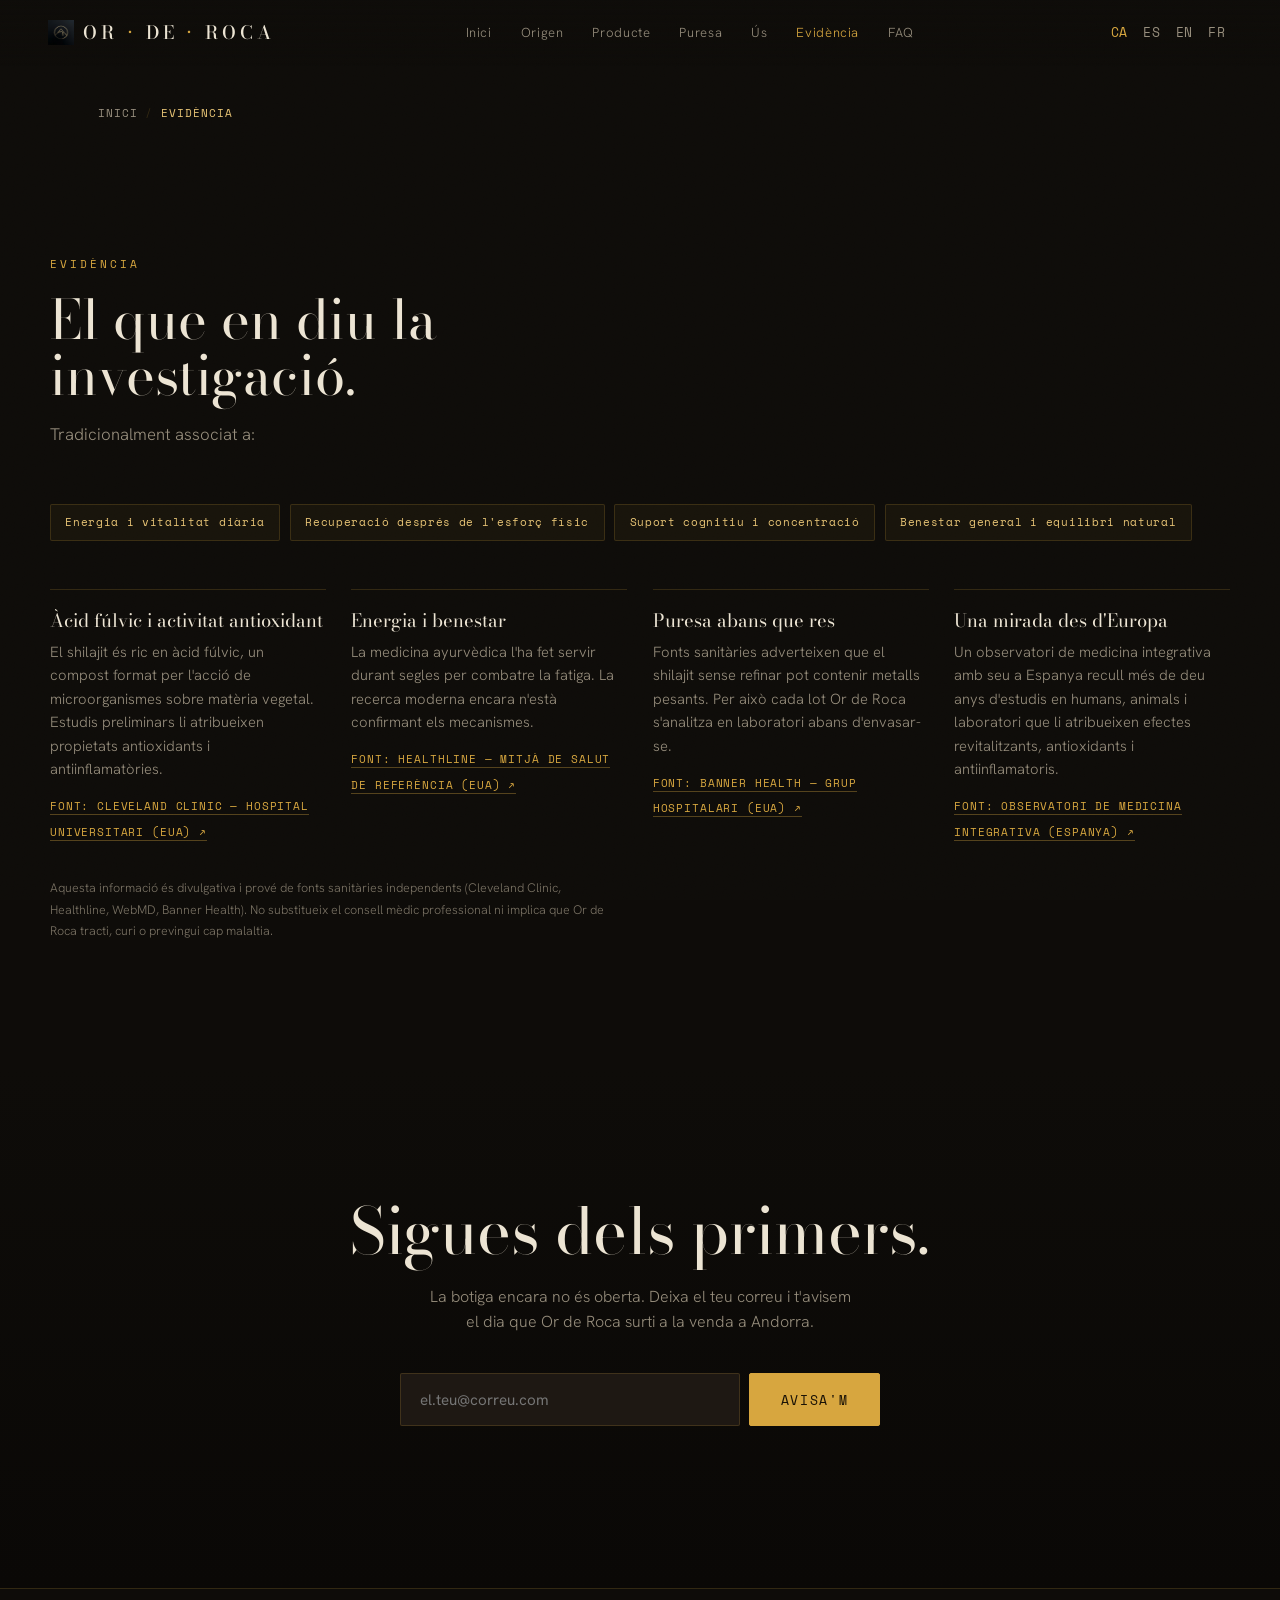
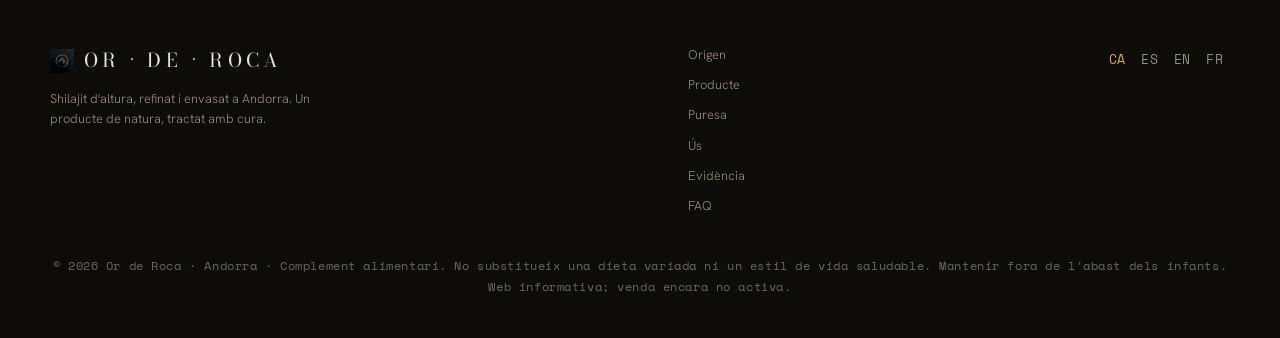
==== ciencia.html @ d60a2f0f "Add working mobile navigation menu The CSS already hid the desktop nav and reserved a .navtoggle but" ====
<!DOCTYPE html>
<html lang="ca">
<head>
<meta charset="UTF-8">
<meta name="viewport" content="width=device-width, initial-scale=1.0">
<title>El que en diu la investigació — Evidència sobre el shilajit</title>
<link rel="icon" type="image/png" href="assets/logo-mark.png">
<meta name="description" content="Àcid fúlvic i activitat antioxidant, energia i benestar, puresa i metalls pesants: el que diuen fonts sanitàries independents sobre el shilajit.">
<meta name="robots" content="index, follow">
<meta name="theme-color" content="#0E0C09">
<link rel="canonical" href="https://orderoca.com/ciencia.html">
<meta property="og:type" content="website">
<meta property="og:site_name" content="Or de Roca">
<meta property="og:title" content="El que en diu la investigació — Or de Roca">
<meta property="og:description" content="Àcid fúlvic i activitat antioxidant, energia i benestar, puresa i metalls pesants: el que diuen fonts sanitàries independents sobre el shilajit.">
<meta property="og:url" content="https://orderoca.com/ciencia.html">
<meta property="og:locale" content="ca_AD">
<link rel="preconnect" href="https://fonts.googleapis.com">
<link rel="preconnect" href="https://fonts.gstatic.com" crossorigin>
<link href="https://fonts.googleapis.com/css2?family=Bodoni+Moda:ital,opsz,wght@0,6..96,400;0,6..96,500;0,6..96,600;1,6..96,400&family=Hanken+Grotesk:wght@300;400;500;600&family=Space+Mono:wght@400;700&display=swap" rel="stylesheet">
<link rel="stylesheet" href="css/style.css">
</head>
<body>

<header id="hdr">
  <div class="brand"><img src="assets/logo-mark.png" alt="Or de Roca"> OR<span>·</span>DE<span>·</span>ROCA</div>
  <nav class="links">
    <a href="index.html" data-i="navHome">Inici</a>
    <a href="origen.html" data-i="nav1">Origen</a>
    <a href="producto.html" data-i="nav2">Producte</a>
    <a href="pureza.html" data-i="nav3">Puresa</a>
    <a href="uso.html" data-i="nav4">Ús</a>
    <a href="ciencia.html" class="active" data-i="navSci">Evidència</a>
    <a href="faq.html" data-i="nav5">FAQ</a>
  </nav>
  <div class="lang" id="lang">
    <button data-l="ca" class="active">CA</button>
    <button data-l="es">ES</button>
    <button data-l="en">EN</button>
    <button data-l="fr">FR</button>
  </div>
  <button class="navtoggle" id="navToggle" aria-label="Menú" aria-expanded="false">☰</button>
</header>

<div class="crumb"><div class="wrap"><a href="index.html" data-i="crumbHome">Inici</a><span class="sep">/</span><span class="here" data-i="navSci">Evidència</span></div></div>

<!-- SCIENCE -->
<section id="ciencia">
  <div class="wrap">
    <div class="head reveal">
      <span class="eyebrow" data-i="sEy">Evidència</span>
      <h2 data-i="sTitle">El que en diu la investigació.</h2>
      <p data-i="sUsesIntro">Tradicionalment associat a:</p>
    </div>
    <div class="sci-uses reveal">
      <span data-i="sUse1">Energia i vitalitat diària</span>
      <span data-i="sUse2">Recuperació després de l'esforç físic</span>
      <span data-i="sUse3">Suport cognitiu i concentració</span>
      <span data-i="sUse4">Benestar general i equilibri natural</span>
    </div>
    <div class="science-grid reveal">
      <div class="sci-card"><h3 data-i="sc1t">Àcid fúlvic i activitat antioxidant</h3><p data-i="sc1p">El shilajit és ric en àcid fúlvic, un compost format per l'acció de microorganismes sobre matèria vegetal. Estudis preliminars li atribueixen propietats antioxidants i antiinflamatòries.</p><a class="src" data-i="sc1s" href="https://health.clevelandclinic.org/shilajit-benefits" target="_blank" rel="noopener noreferrer">Font: Cleveland Clinic ↗</a></div>
      <div class="sci-card"><h3 data-i="sc2t">Energia i benestar</h3><p data-i="sc2p">La medicina ayurvèdica l'ha fet servir durant segles per combatre la fatiga. La recerca moderna encara n'està confirmant els mecanismes.</p><a class="src" data-i="sc2s" href="https://www.healthline.com/health/shilajit" target="_blank" rel="noopener noreferrer">Font: Healthline ↗</a></div>
      <div class="sci-card"><h3 data-i="sc3t">Puresa abans que res</h3><p data-i="sc3p">Fonts sanitàries adverteixen que el shilajit sense refinar pot contenir metalls pesants. Per això cada lot Or de Roca s'analitza en laboratori abans d'envasar-se.</p><a class="src" data-i="sc3s" href="https://www.bannerhealth.com/healthcareblog/advise-me/the-risks-benefits-and-safe-use-of-shilajit" target="_blank" rel="noopener noreferrer">Font: Banner Health ↗</a></div>
      <div class="sci-card"><h3 data-i="sc4t">Una mirada des d'Europa</h3><p data-i="sc4p">Un observatori de medicina integrativa amb seu a Espanya recull més de deu anys d'estudis en humans, animals i laboratori que li atribueixen efectes revitalitzants, antioxidants i antiinflamatoris.</p><a class="src" data-i="sc4s" href="https://www.observatoriomedicinaintegrativa.org/terapias/beneficios-energeticos-y-de-salud-de-shilajit/" target="_blank" rel="noopener noreferrer">Font: Observatori de Medicina Integrativa (Espanya) ↗</a></div>
    </div>
    <p class="sci-disclaimer" data-i="sciDisc">Aquesta informació és divulgativa i prové de fonts sanitàries independents (Cleveland Clinic, Healthline, WebMD, Banner Health). No substitueix el consell mèdic professional ni implica que Or de Roca tracti, curi o previngui cap malaltia.</p>
  </div>
</section>

<!-- WAITLIST -->
<section id="llista" class="wl">
  <div class="wrap">
    <h2 class="reveal" data-i="wlTitle">Sigues dels primers.</h2>
    <p class="reveal" data-i="wlSub">La botiga encara no és oberta. Deixa el teu correu i t'avisem el dia que Or de Roca surti a la venda a Andorra.</p>
    <div class="wl-form reveal">
      <input type="email" id="wlEmail" placeholder="el.teu@correu.com" data-ph="wlPh">
      <button class="btn btn-gold" id="wlBtn" data-i="wlBtn">Avisa'm</button>
    </div>
    <div class="wl-msg" id="wlMsg"></div>
  </div>
</section>

<footer>
  <div class="foot-grid">
    <div>
      <div class="foot-brand" style="display:flex;align-items:center;gap:.6rem"><img src="assets/logo-mark.png" alt="Or de Roca" style="width:1.5rem;height:1.5rem"> OR<span>·</span>DE<span>·</span>ROCA</div>
      <p class="foot-note" data-i="fNote">Shilajit d'altura, refinat i envasat a Andorra. Un producte de natura, tractat amb cura.</p>
    </div>
    <nav class="foot-nav">
      <a href="origen.html" data-i="nav1">Origen</a>
      <a href="producto.html" data-i="nav2">Producte</a>
      <a href="pureza.html" data-i="nav3">Puresa</a>
      <a href="uso.html" data-i="nav4">Ús</a>
      <a href="ciencia.html" data-i="navSci">Evidència</a>
      <a href="faq.html" data-i="nav5">FAQ</a>
    </nav>
    <div class="lang" style="align-self:flex-start">
      <button data-l="ca" class="active">CA</button>
      <button data-l="es">ES</button>
      <button data-l="en">EN</button>
      <button data-l="fr">FR</button>
    </div>
  </div>
  <p class="foot-legal" data-i="fLegal">© 2026 Or de Roca · Andorra · Complement alimentari. No substitueix una dieta variada ni un estil de vida saludable. Mantenir fora de l'abast dels infants. Web informativa; venda encara no activa.</p>
</footer>

<script src="js/i18n.js"></script>
<script src="js/main.js"></script>
</body>
</html>
---- css/style.css ----
:root{
  --obsidian:#0E0C09;
  --resin:#171310;
  --panel:#1E1813;
  --gold:#D7A63F;
  --gold-soft:#E7C374;
  --mineral:#7E8A78;
  --parchment:#ECE4D3;
  --stone:#968D7C;
  --line:rgba(215,166,63,.18);
  --maxw:1180px;
}
*{box-sizing:border-box;margin:0;padding:0}
html{scroll-behavior:smooth}
body{
  background:var(--obsidian);
  color:var(--parchment);
  font-family:"Hanken Grotesk",system-ui,-apple-system,sans-serif;
  font-weight:300;
  line-height:1.6;
  -webkit-font-smoothing:antialiased;
  overflow-x:hidden;
}
/* grain overlay */
body::after{
  content:"";
  position:fixed;inset:0;pointer-events:none;z-index:9999;
  opacity:.05;mix-blend-mode:overlay;
  background-image:url("data:image/svg+xml,%3Csvg xmlns='http://www.w3.org/2000/svg' width='140' height='140'%3E%3Cfilter id='n'%3E%3CfeTurbulence type='fractalNoise' baseFrequency='.9' numOctaves='3'/%3E%3C/filter%3E%3Crect width='100%25' height='100%25' filter='url(%23n)'/%3E%3C/svg%3E");
}
h1,h2,h3,.display{font-family:"Bodoni Moda",Georgia,serif;font-weight:400;line-height:1.04}
.mono{font-family:"Space Mono",monospace;text-transform:uppercase;letter-spacing:.14em;font-size:.7rem}
.eyebrow{font-family:"Space Mono",monospace;text-transform:uppercase;letter-spacing:.28em;font-size:.68rem;color:var(--gold);font-weight:400}
a{color:inherit;text-decoration:none}
section{padding:clamp(4.5rem,10vw,8rem) clamp(1.4rem,5vw,3rem)}
.wrap{max-width:var(--maxw);margin:0 auto}

/* ---------- NAV ---------- */
header{position:fixed;top:0;left:0;right:0;z-index:100;
  display:flex;align-items:center;justify-content:space-between;
  padding:1.1rem clamp(1.4rem,5vw,3rem);
  background:linear-gradient(180deg,rgba(14,12,9,.65),transparent);
  transition:background .4s,backdrop-filter .4s,border-color .4s;
  border-bottom:1px solid transparent;}
header.scrolled{background:rgba(14,12,9,.82);backdrop-filter:blur(14px);border-bottom:1px solid var(--line)}
.brand{font-family:"Bodoni Moda",serif;font-size:1.15rem;letter-spacing:.22em;font-weight:500;display:flex;align-items:center;gap:.6rem;position:relative;z-index:2}
.brand img{width:1.6rem;height:1.6rem;display:block}
.brand span{color:var(--gold)}
nav.links{display:flex;gap:1.8rem;align-items:center}
nav.links a{font-size:.82rem;letter-spacing:.05em;color:var(--stone);transition:color .25s}
nav.links a:hover{color:var(--parchment)}
nav.links a.active{color:var(--gold)}
.faq-list{display:flex;flex-direction:column;gap:0;margin-top:1rem;border-top:1px solid var(--line)}
.faq-item{border-bottom:1px solid var(--line);padding:1.5rem 0}
.faq-item h3{font-size:1.2rem;font-weight:500;color:var(--parchment);margin-bottom:.6rem}
.faq-item p{color:var(--stone);font-size:.95rem;max-width:64ch}
.lang{display:flex;gap:.15rem;font-family:"Space Mono",monospace;font-size:.72rem;position:relative;z-index:2}
.lang button{background:none;border:none;color:var(--stone);cursor:pointer;padding:.25rem .4rem;letter-spacing:.05em;transition:color .2s;font-family:inherit}
.lang button.active{color:var(--gold)}
.lang button:hover{color:var(--parchment)}
.navtoggle{display:none;background:none;border:none;color:var(--parchment);cursor:pointer;font-family:"Space Mono",monospace;font-size:1.4rem;line-height:1;padding:.2rem .3rem;letter-spacing:.15em;position:relative;z-index:2}

/* ---------- HERO ---------- */
.hero{position:relative;min-height:100vh;display:flex;align-items:center;
  padding-top:6rem;overflow:hidden;background-size:cover;background-position:center 38%;background-repeat:no-repeat}
.hero.small{min-height:56vh}
.bloom{position:absolute;inset:0;z-index:0;overflow:hidden}
.bloom::before,.bloom::after{content:"";position:absolute;border-radius:50%;filter:blur(60px)}
.bloom::before{
  width:70vmax;height:70vmax;left:52%;top:30%;transform:translate(-50%,-50%);
  background:radial-gradient(circle at 40% 40%,rgba(231,195,116,.55),rgba(215,166,63,.28) 35%,rgba(120,80,20,.12) 55%,transparent 70%);
  animation:drift 22s ease-in-out infinite alternate;}
.bloom::after{
  width:44vmax;height:44vmax;left:60%;top:58%;transform:translate(-50%,-50%);
  background:radial-gradient(circle at 50% 50%,rgba(215,166,63,.38),rgba(150,95,25,.16) 45%,transparent 68%);
  animation:drift2 18s ease-in-out infinite alternate;}
.bloom .core{position:absolute;left:52%;top:38%;width:9rem;height:9rem;transform:translate(-50%,-50%);
  border-radius:50%;
  background:radial-gradient(circle at 42% 38%,#2a2018,#120d09 70%);
  box-shadow:0 0 90px 20px rgba(215,166,63,.35),inset -8px -10px 24px rgba(0,0,0,.7),inset 6px 6px 18px rgba(231,195,116,.25);
  animation:pulse 7s ease-in-out infinite;}
.hero-vignette{position:absolute;inset:0;z-index:1;
  background:radial-gradient(ellipse at 55% 40%,transparent 30%,rgba(14,12,9,.55) 72%,var(--obsidian) 100%);}
@keyframes drift{0%{transform:translate(-50%,-50%) scale(1)}100%{transform:translate(-46%,-54%) scale(1.12)}}
@keyframes drift2{0%{transform:translate(-50%,-50%) scale(1.05)}100%{transform:translate(-56%,-46%) scale(.92)}}
@keyframes pulse{0%,100%{transform:translate(-50%,-50%) scale(1);filter:brightness(1)}50%{transform:translate(-50%,-52%) scale(1.05);filter:brightness(1.15)}}

.hero-content{position:relative;z-index:2;max-width:var(--maxw);margin:0 auto;width:100%}
.hero .eyebrow{display:block;margin-bottom:1.5rem}
.hero h1{font-size:clamp(3.4rem,11vw,8.5rem);letter-spacing:.01em}
.hero h1.page-title{font-size:clamp(2.6rem,7vw,5rem)}
.hero h1 .of{font-style:italic;font-weight:400;color:var(--gold-soft)}
.hero-tag{font-size:clamp(1.05rem,2vw,1.35rem);max-width:33ch;margin:1.8rem 0 2.6rem;color:var(--parchment);opacity:.92;font-weight:300}
.hero-actions{display:flex;gap:1rem;flex-wrap:wrap;align-items:center}
.btn{display:inline-flex;align-items:center;gap:.6rem;padding:.95rem 1.9rem;border-radius:2px;
  font-size:.82rem;letter-spacing:.13em;text-transform:uppercase;font-weight:500;cursor:pointer;
  transition:transform .25s,background .25s,color .25s,border-color .25s;font-family:"Space Mono",monospace;}
.btn-gold{background:var(--gold);color:#1a1206;border:1px solid var(--gold)}
.btn-gold:hover{background:var(--gold-soft);transform:translateY(-2px)}
.btn-ghost{background:transparent;color:var(--parchment);border:1px solid rgba(236,228,211,.3)}
.btn-ghost:hover{border-color:var(--gold);color:var(--gold)}
.soon{display:inline-block;margin-left:.2rem;font-family:"Space Mono",monospace;font-size:.66rem;letter-spacing:.2em;
  color:var(--gold);border:1px solid var(--line);border-radius:2px;padding:.35rem .7rem;text-transform:uppercase}

/* ---------- GENERIC SECTION HEADS ---------- */
.head{max-width:56ch;margin-bottom:3.5rem}
.head h2{font-size:clamp(2rem,5vw,3.4rem);margin:1rem 0}
.head p{color:var(--stone);font-size:1.05rem}

/* ---------- BREADCRUMB ---------- */
.crumb{padding:6.5rem clamp(1.4rem,5vw,3rem) 0;max-width:var(--maxw);margin:0 auto}
.crumb .wrap{display:flex;gap:.5rem;align-items:center}
.crumb a,.crumb span{font-family:"Space Mono",monospace;font-size:.7rem;letter-spacing:.08em;color:var(--stone);text-transform:uppercase}
.crumb a:hover{color:var(--gold)}
.crumb .sep{color:var(--line)}
.crumb .here{color:var(--gold-soft)}

/* ---------- ORIGIN / TWO COL ---------- */
.split{display:grid;grid-template-columns:1fr 1fr;gap:clamp(2rem,6vw,5rem);align-items:center}
.split .num{font-family:"Space Mono",monospace;color:var(--gold);font-size:.7rem;letter-spacing:.2em}
.split h2{font-size:clamp(1.9rem,4vw,2.9rem);margin:.8rem 0 1.3rem}
.split p{color:var(--stone);margin-bottom:1.1rem}
.altcard{position:relative;aspect-ratio:4/5;border:1px solid var(--line);border-radius:3px;overflow:hidden;
  background:linear-gradient(160deg,#171310,#0d0b08);display:flex;flex-direction:column;justify-content:flex-end;padding:2rem}
.altcard .scrim{position:absolute;inset:0;background:linear-gradient(0deg,rgba(14,12,9,.92) 0%,rgba(14,12,9,.55) 38%,rgba(14,12,9,.05) 70%);}
.altcard .meta{position:relative;z-index:2}
.altcard .meta .big{font-family:"Bodoni Moda",serif;font-size:2.6rem;color:var(--gold-soft);line-height:1}
.altcard .meta .lbl{color:var(--stone);font-size:.82rem;margin-top:.4rem}

/* ---------- CATALOG ---------- */
.catalog-grid{display:grid;grid-template-columns:repeat(3,1fr);gap:1.4rem;margin-top:1rem}
.prod{border:1px solid var(--line);border-radius:3px;background:linear-gradient(180deg,var(--panel),var(--resin));
  padding:0 0 1.8rem;overflow:hidden;transition:transform .35s,border-color .35s;display:flex;flex-direction:column}
.prod:hover{transform:translateY(-4px);border-color:rgba(215,166,63,.4)}
.prod .vis{aspect-ratio:1/1;position:relative;overflow:hidden;border-bottom:1px solid var(--line);
  background:radial-gradient(circle at 50% 120%,rgba(215,166,63,.22),transparent 60%),#100d0a}
.prod .body{padding:1.6rem 1.6rem 0}
.prod .fmt{color:var(--stone)}
.prod h3{font-size:1.5rem;margin:.35rem 0 .6rem}
.prod .desc{color:var(--stone);font-size:.92rem;min-height:3.4em}
.prod .foot{display:flex;align-items:center;justify-content:space-between;margin-top:1.3rem}
.prod .price{font-family:"Bodoni Moda",serif;font-size:1.35rem;color:var(--parchment)}
.prod .price small{color:var(--stone);font-size:.7rem;font-family:"Space Mono",monospace;letter-spacing:.1em}
.badge{font-family:"Space Mono",monospace;font-size:.62rem;letter-spacing:.16em;text-transform:uppercase;
  color:var(--gold);border:1px solid var(--line);padding:.4rem .7rem;border-radius:2px}

/* ---------- PURITY / LAB ---------- */
.lab{background:linear-gradient(180deg,var(--resin),var(--obsidian))}
.lab-grid{display:grid;grid-template-columns:1.1fr 1fr;gap:clamp(2rem,6vw,4.5rem);align-items:start}
.analysis{border:1px solid var(--line);border-radius:3px;overflow:hidden}
.analysis .row{display:flex;justify-content:space-between;align-items:center;padding:1.05rem 1.4rem;
  border-bottom:1px solid var(--line);font-family:"Space Mono",monospace;font-size:.82rem;letter-spacing:.04em}
.analysis .row:last-child{border-bottom:none}
.analysis .row .k{color:var(--stone);text-transform:uppercase;font-size:.72rem;letter-spacing:.1em}
.analysis .row .v{color:var(--gold-soft)}
.analysis .row.head{background:rgba(215,166,63,.06);color:var(--gold);text-transform:uppercase;font-size:.68rem;letter-spacing:.18em}
.minerals{display:flex;flex-wrap:wrap;gap:.5rem;margin-top:1.6rem}
.minerals span{font-family:"Space Mono",monospace;font-size:.68rem;letter-spacing:.08em;color:var(--stone);
  border:1px solid var(--line);border-radius:2px;padding:.4rem .65rem}
.labnote{color:var(--stone);font-size:.85rem;margin-top:1.4rem;font-style:italic}

/* ---------- RITUAL ---------- */
.ritual-grid{display:grid;grid-template-columns:repeat(4,1fr);gap:1.4rem;margin-top:1rem}
.step{border-top:1px solid var(--line);padding-top:1.3rem}
.step .n{font-family:"Space Mono",monospace;color:var(--gold);font-size:.72rem;letter-spacing:.2em}
.step h3{font-size:1.25rem;margin:.7rem 0 .5rem}
.step p{color:var(--stone);font-size:.9rem}
.goldtest{margin-top:3.5rem;padding:2rem clamp(1.5rem,4vw,3rem);border:1px solid var(--line);border-radius:3px;
  background:radial-gradient(circle at 12% 50%,rgba(215,166,63,.14),transparent 55%);display:flex;gap:1.5rem;align-items:center;flex-wrap:wrap}
.goldtest .drop{width:70px;height:70px;border-radius:50%;flex-shrink:0;
  background:radial-gradient(circle at 40% 35%,var(--gold-soft),var(--gold) 45%,#7a5416 90%);
  box-shadow:0 0 40px rgba(215,166,63,.5)}
.goldtest .txt strong{font-family:"Bodoni Moda",serif;font-weight:500;color:var(--gold-soft);font-size:1.15rem;display:block;margin-bottom:.3rem}
.goldtest .txt p{color:var(--stone);font-size:.92rem;max-width:60ch}

/* ---------- SCIENCE ---------- */
.science-grid{display:grid;grid-template-columns:repeat(4,1fr);gap:1.6rem;margin-top:1rem}
.sci-card{border-top:1px solid var(--line);padding-top:1.3rem}
.sci-card h3{font-size:1.15rem;margin-bottom:.6rem}
.sci-card p{color:var(--stone);font-size:.92rem;margin-bottom:.7rem}
.sci-card .src{font-family:"Space Mono",monospace;font-size:.66rem;letter-spacing:.08em;text-transform:uppercase;color:var(--gold);text-decoration:none;border-bottom:1px solid rgba(215,166,63,.35)}
.sci-card .src:hover{color:var(--gold-soft);border-color:var(--gold-soft)}
.sci-disclaimer{color:var(--stone);font-size:.78rem;margin-top:2.2rem;max-width:80ch;opacity:.8;line-height:1.7}
.sci-uses{display:flex;flex-wrap:wrap;gap:.6rem;margin:1.6rem 0 3rem}
.sci-uses span{font-family:"Space Mono",monospace;font-size:.7rem;letter-spacing:.06em;color:var(--gold-soft);
  border:1px solid var(--line);border-radius:2px;padding:.55rem .9rem;background:rgba(215,166,63,.05)}

/* ---------- WAITLIST ---------- */
.wl{background:linear-gradient(180deg,var(--obsidian),#0a0806);text-align:center}
.wl h2{font-size:clamp(2.2rem,6vw,4rem);margin-bottom:1.2rem}
.wl p{color:var(--stone);max-width:48ch;margin:0 auto 2.4rem}
.wl-form{display:flex;gap:.6rem;max-width:480px;margin:0 auto;flex-wrap:wrap;justify-content:center}
.wl-form input{flex:1;min-width:220px;background:var(--panel);border:1px solid var(--line);color:var(--parchment);
  padding:.95rem 1.2rem;border-radius:2px;font-family:"Hanken Grotesk",sans-serif;font-size:.95rem}
.wl-form input:focus{outline:none;border-color:var(--gold)}
.wl-msg{margin-top:1.2rem;color:var(--gold-soft);font-family:"Space Mono",monospace;font-size:.8rem;letter-spacing:.05em;min-height:1.2em}

/* ---------- FOOTER ---------- */
footer{padding:3.5rem clamp(1.4rem,5vw,3rem) 2.5rem;border-top:1px solid var(--line)}
.foot-grid{max-width:var(--maxw);margin:0 auto;display:flex;justify-content:space-between;gap:2rem;flex-wrap:wrap;align-items:flex-start}
.foot-brand{font-family:"Bodoni Moda",serif;font-size:1.2rem;letter-spacing:.22em}
.foot-brand span{color:var(--gold)}
.foot-note{color:var(--stone);font-size:.8rem;max-width:40ch;margin-top:.8rem}
.foot-nav{display:flex;flex-direction:column;gap:.6rem}
.foot-nav a{font-size:.8rem;color:var(--stone);transition:color .2s}
.foot-nav a:hover{color:var(--gold-soft)}
.foot-legal{color:var(--stone);font-size:.72rem;font-family:"Space Mono",monospace;letter-spacing:.05em;
  margin-top:2.5rem;text-align:center;opacity:.7;line-height:1.8}

/* ---------- reveal ---------- */
.reveal{opacity:0;transform:translateY(24px);transition:opacity .8s ease,transform .8s ease}
.reveal.in{opacity:1;transform:none}

@media(max-width:900px){
  nav.links{display:none}
  nav.links.open{
    display:flex;flex-direction:column;gap:0;align-items:stretch;
    position:fixed;top:0;left:0;right:0;z-index:1;
    padding:6rem clamp(1.4rem,5vw,3rem) 2rem;
    background:rgba(14,12,9,.97);backdrop-filter:blur(14px);
    border-bottom:1px solid var(--line);
    max-height:100vh;overflow-y:auto;
  }
  nav.links.open a{padding:1rem 0;border-bottom:1px solid var(--line);font-size:1.05rem}
  .navtoggle{display:block}
  .split,.lab-grid{grid-template-columns:1fr}
  .catalog-grid{grid-template-columns:1fr;max-width:420px;margin-inline:auto}
  .ritual-grid{grid-template-columns:1fr 1fr}
  .science-grid{grid-template-columns:1fr 1fr}
  .altcard{aspect-ratio:16/10}
}
@media(max-width:520px){
  .ritual-grid{grid-template-columns:1fr}
  .science-grid{grid-template-columns:1fr}
  .lang{flex-wrap:wrap;justify-content:flex-end}
}
@media(prefers-reduced-motion:reduce){
  *{animation:none!important;scroll-behavior:auto}
  .reveal{opacity:1;transform:none}
}
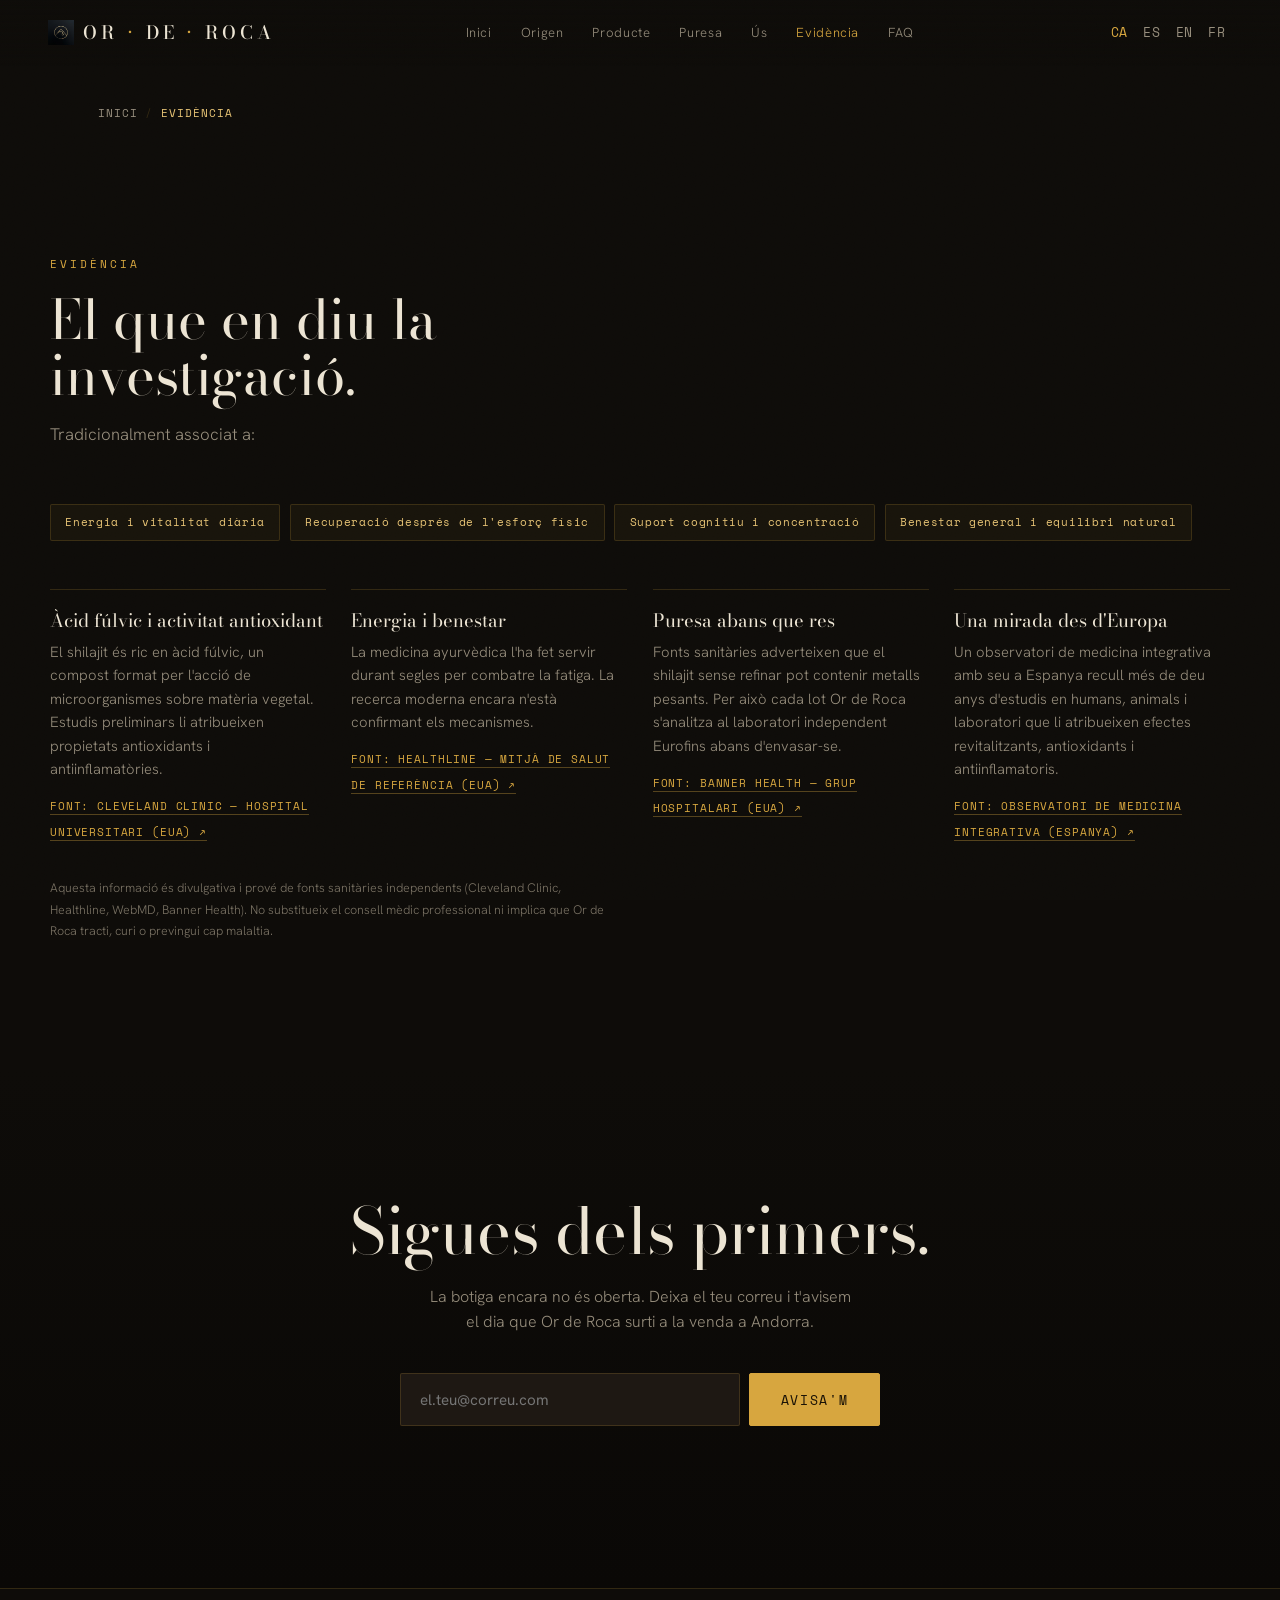
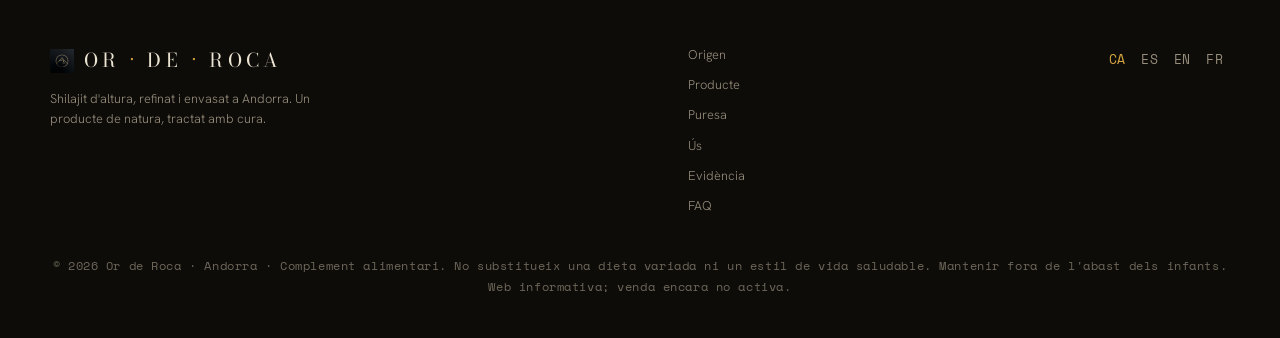
==== commit cdcbef78: "Name Eurofins as the batch-testing lab across all 4 languages Replaces the generic "analyzed in a la" ====
--- a/ciencia.html
+++ b/ciencia.html
@@ -61,7 +61,7 @@
     <div class="science-grid reveal">
       <div class="sci-card"><h3 data-i="sc1t">Àcid fúlvic i activitat antioxidant</h3><p data-i="sc1p">El shilajit és ric en àcid fúlvic, un compost format per l'acció de microorganismes sobre matèria vegetal. Estudis preliminars li atribueixen propietats antioxidants i antiinflamatòries.</p><a class="src" data-i="sc1s" href="https://health.clevelandclinic.org/shilajit-benefits" target="_blank" rel="noopener noreferrer">Font: Cleveland Clinic ↗</a></div>
       <div class="sci-card"><h3 data-i="sc2t">Energia i benestar</h3><p data-i="sc2p">La medicina ayurvèdica l'ha fet servir durant segles per combatre la fatiga. La recerca moderna encara n'està confirmant els mecanismes.</p><a class="src" data-i="sc2s" href="https://www.healthline.com/health/shilajit" target="_blank" rel="noopener noreferrer">Font: Healthline ↗</a></div>
-      <div class="sci-card"><h3 data-i="sc3t">Puresa abans que res</h3><p data-i="sc3p">Fonts sanitàries adverteixen que el shilajit sense refinar pot contenir metalls pesants. Per això cada lot Or de Roca s'analitza en laboratori abans d'envasar-se.</p><a class="src" data-i="sc3s" href="https://www.bannerhealth.com/healthcareblog/advise-me/the-risks-benefits-and-safe-use-of-shilajit" target="_blank" rel="noopener noreferrer">Font: Banner Health ↗</a></div>
+      <div class="sci-card"><h3 data-i="sc3t">Puresa abans que res</h3><p data-i="sc3p">Fonts sanitàries adverteixen que el shilajit sense refinar pot contenir metalls pesants. Per això cada lot Or de Roca s'analitza al laboratori independent Eurofins abans d'envasar-se.</p><a class="src" data-i="sc3s" href="https://www.bannerhealth.com/healthcareblog/advise-me/the-risks-benefits-and-safe-use-of-shilajit" target="_blank" rel="noopener noreferrer">Font: Banner Health ↗</a></div>
       <div class="sci-card"><h3 data-i="sc4t">Una mirada des d'Europa</h3><p data-i="sc4p">Un observatori de medicina integrativa amb seu a Espanya recull més de deu anys d'estudis en humans, animals i laboratori que li atribueixen efectes revitalitzants, antioxidants i antiinflamatoris.</p><a class="src" data-i="sc4s" href="https://www.observatoriomedicinaintegrativa.org/terapias/beneficios-energeticos-y-de-salud-de-shilajit/" target="_blank" rel="noopener noreferrer">Font: Observatori de Medicina Integrativa (Espanya) ↗</a></div>
     </div>
     <p class="sci-disclaimer" data-i="sciDisc">Aquesta informació és divulgativa i prové de fonts sanitàries independents (Cleveland Clinic, Healthline, WebMD, Banner Health). No substitueix el consell mèdic professional ni implica que Or de Roca tracti, curi o previngui cap malaltia.</p>
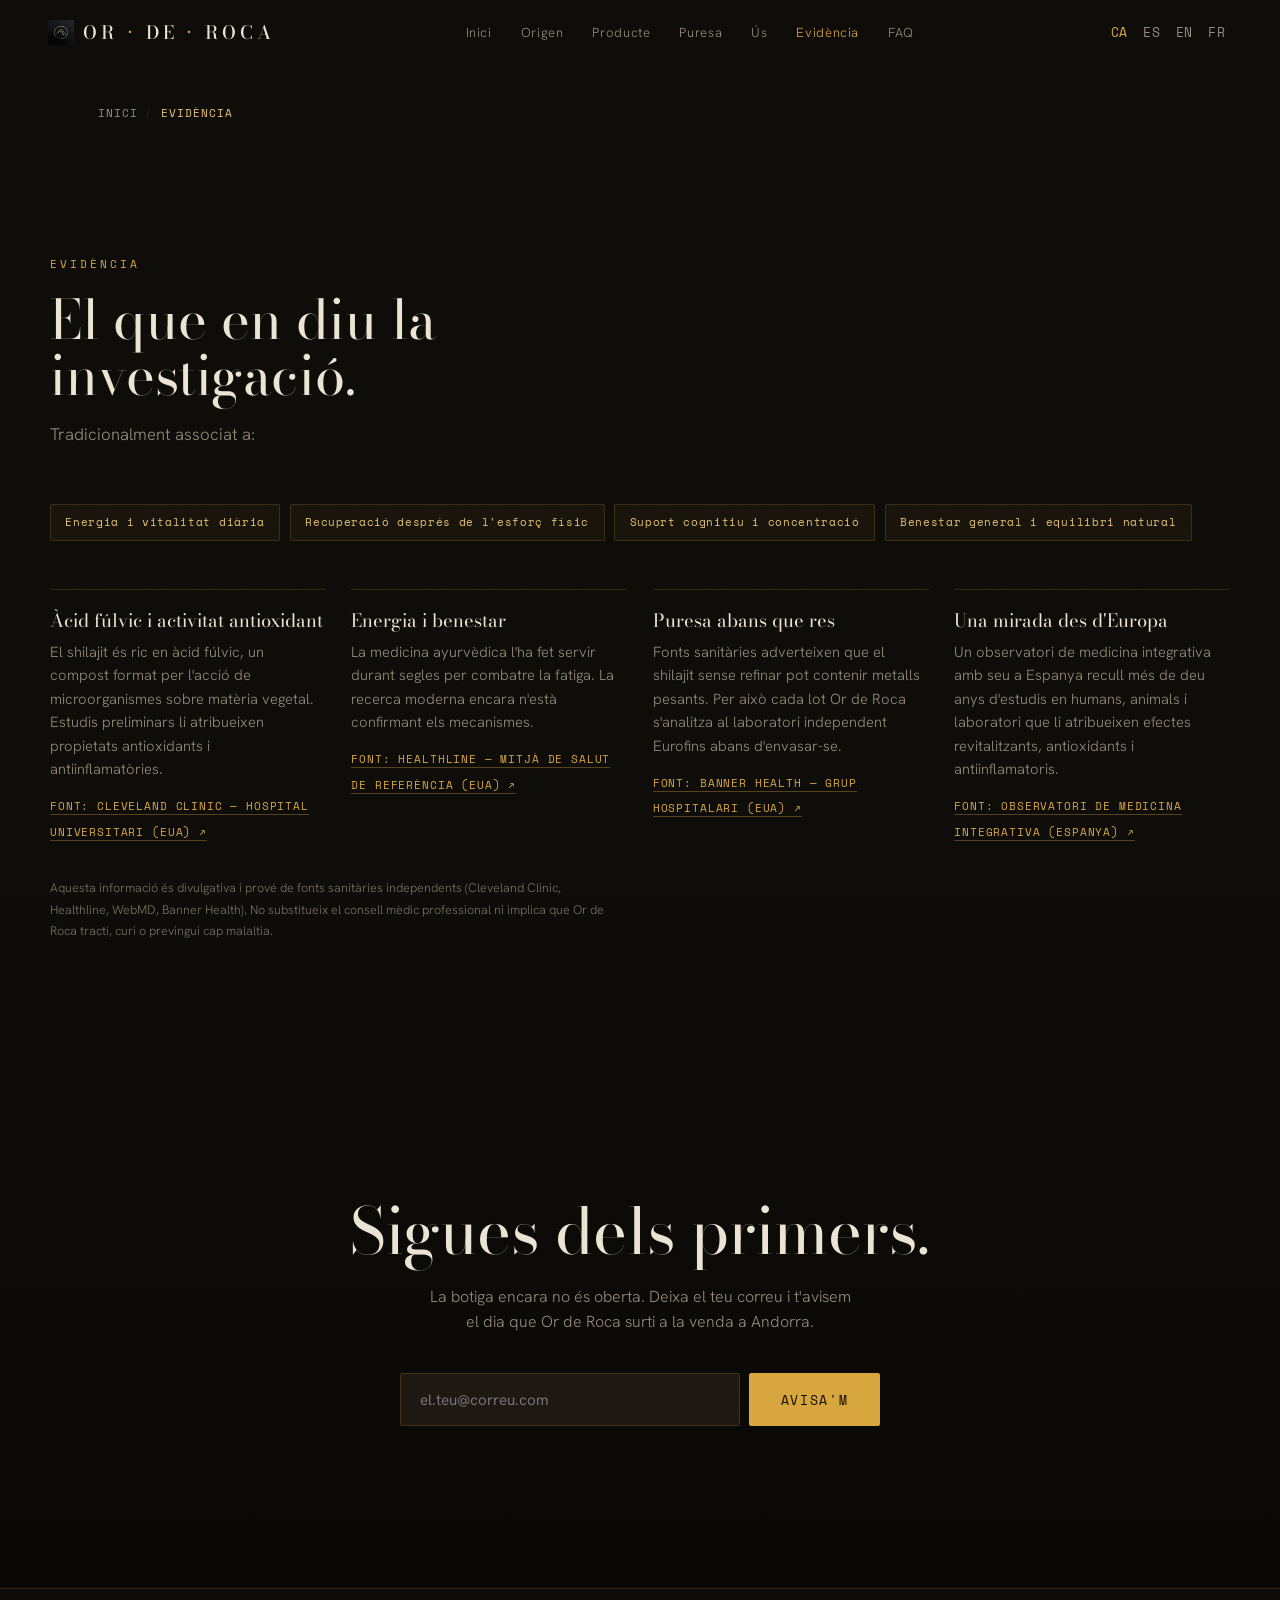
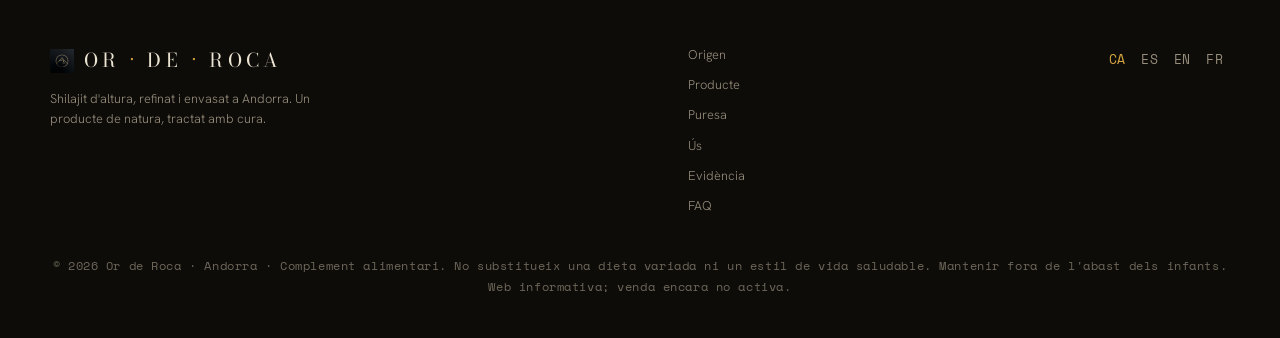
==== commit c7b06d18: "Add custom AI-generated brand photography Generated four on-brand images with Higgsfield and wove th" ====
--- a/ciencia.html
+++ b/ciencia.html
@@ -15,6 +15,9 @@
 <meta property="og:description" content="Àcid fúlvic i activitat antioxidant, energia i benestar, puresa i metalls pesants: el que diuen fonts sanitàries independents sobre el shilajit.">
 <meta property="og:url" content="https://orderoca.com/ciencia.html">
 <meta property="og:locale" content="ca_AD">
+<meta property="og:image" content="https://goorum04.github.io/shilajit-web/assets/brand-social.jpg">
+<meta name="twitter:card" content="summary_large_image">
+<meta name="twitter:image" content="https://goorum04.github.io/shilajit-web/assets/brand-social.jpg">
 <link rel="preconnect" href="https://fonts.googleapis.com">
 <link rel="preconnect" href="https://fonts.gstatic.com" crossorigin>
 <link href="https://fonts.googleapis.com/css2?family=Bodoni+Moda:ital,opsz,wght@0,6..96,400;0,6..96,500;0,6..96,600;1,6..96,400&family=Hanken+Grotesk:wght@300;400;500;600&family=Space+Mono:wght@400;700&display=swap" rel="stylesheet">
--- a/css/style.css
+++ b/css/style.css
@@ -40,9 +40,8 @@
   display:flex;align-items:center;justify-content:space-between;
   padding:1.1rem clamp(1.4rem,5vw,3rem);
   background:linear-gradient(180deg,rgba(14,12,9,.65),transparent);
-  transition:background .4s,backdrop-filter .4s,border-color .4s;
-  border-bottom:1px solid transparent;}
-header.scrolled{background:rgba(14,12,9,.82);backdrop-filter:blur(14px);border-bottom:1px solid var(--line)}
+  transition:background .4s,backdrop-filter .4s,box-shadow .4s;}
+header.scrolled{background:rgba(14,12,9,.82);backdrop-filter:blur(14px);box-shadow:0 1px 0 var(--line)}
 .brand{font-family:"Bodoni Moda",serif;font-size:1.15rem;letter-spacing:.22em;font-weight:500;display:flex;align-items:center;gap:.6rem;position:relative;z-index:2}
 .brand img{width:1.6rem;height:1.6rem;display:block}
 .brand span{color:var(--gold)}
@@ -115,6 +114,11 @@
 .crumb .sep{color:var(--line)}
 .crumb .here{color:var(--gold-soft)}
 
+/* ---------- PAGE BANNER ---------- */
+.page-banner{width:100%;aspect-ratio:21/9;object-fit:cover;display:block;border:1px solid var(--line);
+  border-radius:4px;margin-bottom:clamp(2.5rem,6vw,4rem)}
+@media(max-width:640px){.page-banner{aspect-ratio:16/10}}
+
 /* ---------- ORIGIN / TWO COL ---------- */
 .split{display:grid;grid-template-columns:1fr 1fr;gap:clamp(2rem,6vw,5rem);align-items:center}
 .split .num{font-family:"Space Mono",monospace;color:var(--gold);font-size:.7rem;letter-spacing:.2em}
@@ -170,6 +174,8 @@
 .goldtest .drop{width:70px;height:70px;border-radius:50%;flex-shrink:0;
   background:radial-gradient(circle at 40% 35%,var(--gold-soft),var(--gold) 45%,#7a5416 90%);
   box-shadow:0 0 40px rgba(215,166,63,.5)}
+.goldtest .gt-img{width:min(320px,100%);aspect-ratio:16/9;object-fit:cover;flex-shrink:0;
+  border-radius:3px;border:1px solid var(--line)}
 .goldtest .txt strong{font-family:"Bodoni Moda",serif;font-weight:500;color:var(--gold-soft);font-size:1.15rem;display:block;margin-bottom:.3rem}
 .goldtest .txt p{color:var(--stone);font-size:.92rem;max-width:60ch}
 
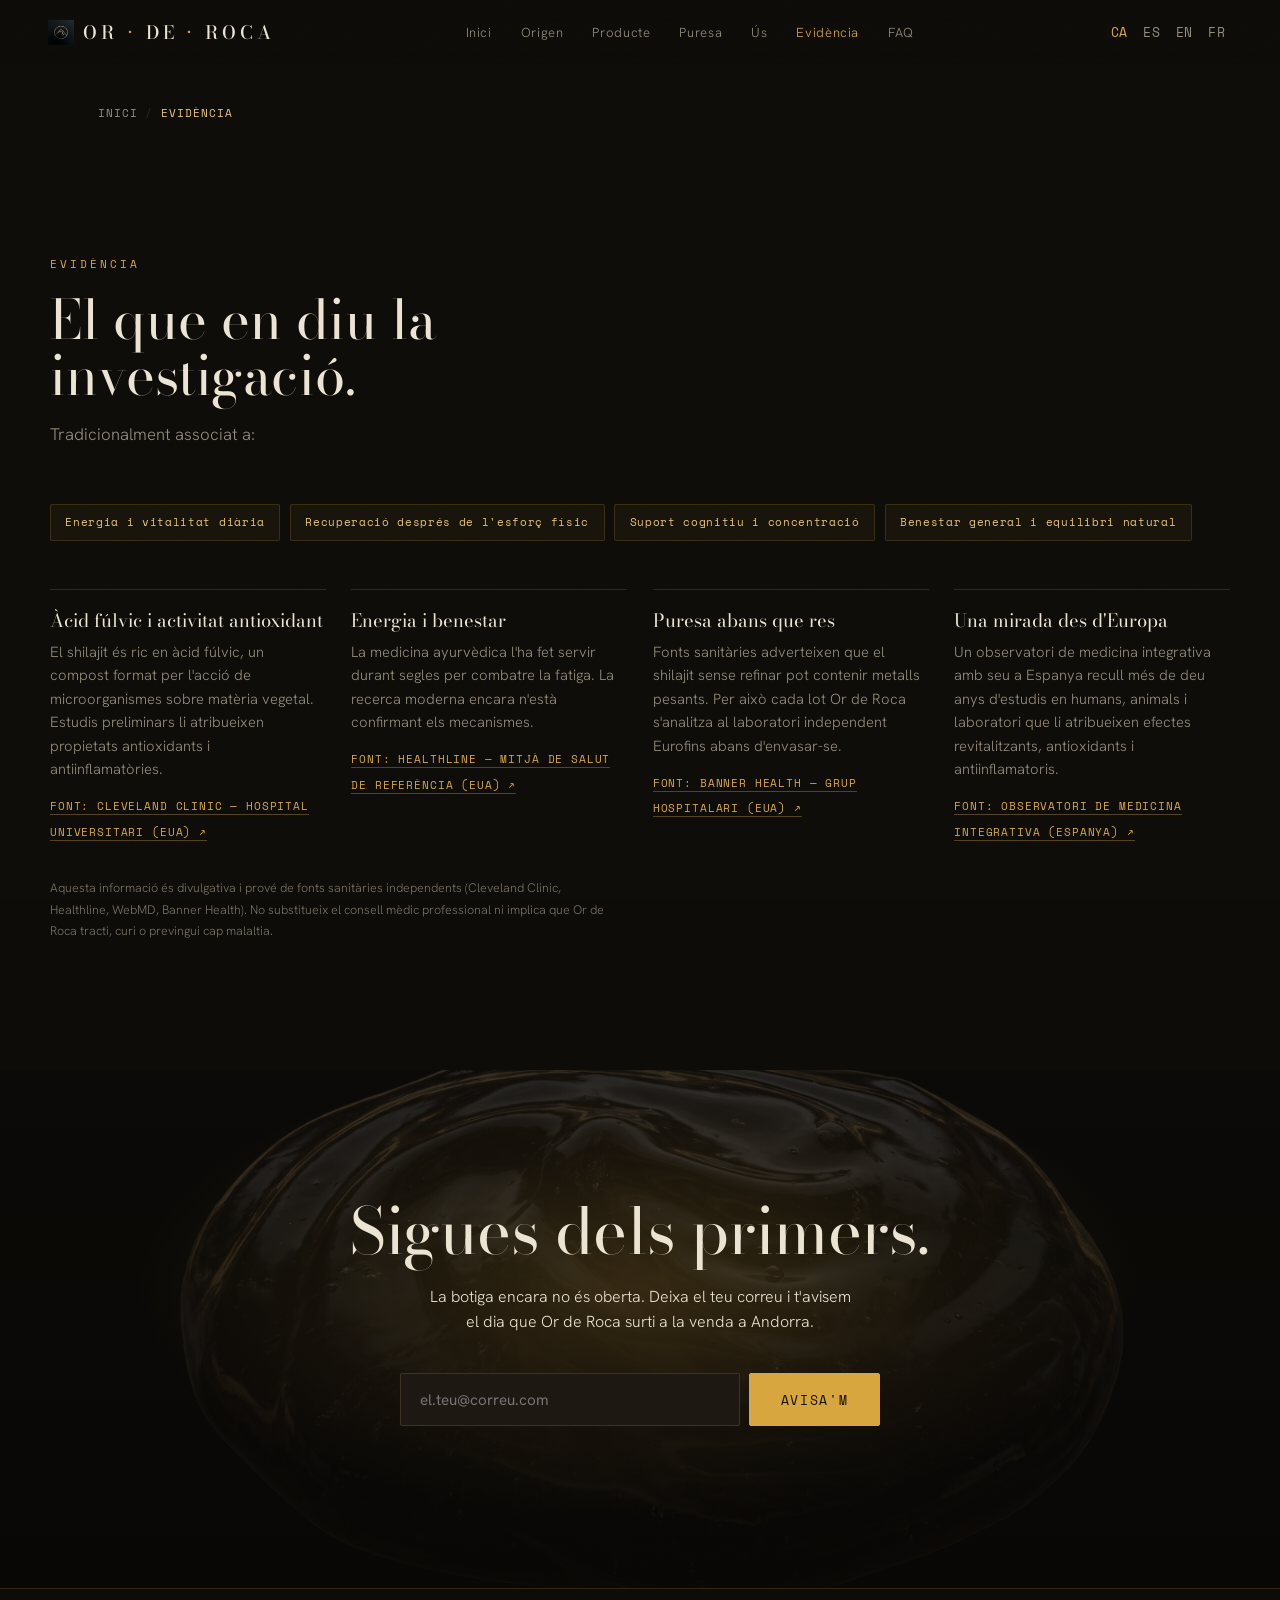
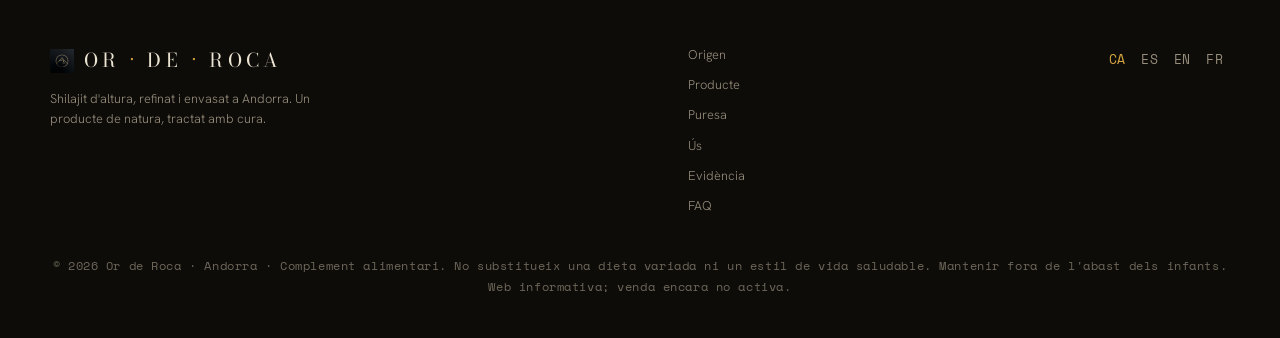
==== commit 6c4d205c: "Prevent horizontal scroll and pinch-zoom deformation on mobile Locked the viewport (maximum-scale=1," ====
--- a/ciencia.html
+++ b/ciencia.html
@@ -2,7 +2,7 @@
 <html lang="ca">
 <head>
 <meta charset="UTF-8">
-<meta name="viewport" content="width=device-width, initial-scale=1.0">
+<meta name="viewport" content="width=device-width, initial-scale=1.0, maximum-scale=1.0, user-scalable=no">
 <title>El que en diu la investigació — Evidència sobre el shilajit</title>
 <link rel="icon" type="image/png" href="assets/logo-mark.png">
 <meta name="description" content="Àcid fúlvic i activitat antioxidant, energia i benestar, puresa i metalls pesants: el que diuen fonts sanitàries independents sobre el shilajit.">
--- a/css/style.css
+++ b/css/style.css
@@ -11,7 +11,7 @@
   --maxw:1180px;
 }
 *{box-sizing:border-box;margin:0;padding:0}
-html{scroll-behavior:smooth}
+html{scroll-behavior:smooth;overflow-x:hidden;-webkit-text-size-adjust:100%;text-size-adjust:100%}
 body{
   background:var(--obsidian);
   color:var(--parchment);
@@ -20,6 +20,8 @@
   line-height:1.6;
   -webkit-font-smoothing:antialiased;
   overflow-x:hidden;
+  max-width:100%;
+  overscroll-behavior-x:none;
 }
 /* grain overlay */
 body::after{
@@ -192,9 +194,16 @@
   border:1px solid var(--line);border-radius:2px;padding:.55rem .9rem;background:rgba(215,166,63,.05)}
 
 /* ---------- WAITLIST ---------- */
-.wl{background:linear-gradient(180deg,var(--obsidian),#0a0806);text-align:center}
+.wl{position:relative;overflow:hidden;background:linear-gradient(180deg,var(--obsidian),#0a0806);text-align:center}
+.wl::before{content:"";position:absolute;inset:0;z-index:0;pointer-events:none;
+  background:
+    radial-gradient(ellipse 55% 62% at 50% 42%,rgba(215,166,63,.20),rgba(215,166,63,.05) 45%,transparent 72%),
+    linear-gradient(180deg,rgba(14,12,9,.82),rgba(10,8,6,.93)),
+    url("../assets/resin-macro.jpg");
+  background-size:cover;background-position:center;}
+.wl .wrap{position:relative;z-index:1}
 .wl h2{font-size:clamp(2.2rem,6vw,4rem);margin-bottom:1.2rem}
-.wl p{color:var(--stone);max-width:48ch;margin:0 auto 2.4rem}
+.wl p{color:var(--parchment);opacity:.85;max-width:48ch;margin:0 auto 2.4rem}
 .wl-form{display:flex;gap:.6rem;max-width:480px;margin:0 auto;flex-wrap:wrap;justify-content:center}
 .wl-form input{flex:1;min-width:220px;background:var(--panel);border:1px solid var(--line);color:var(--parchment);
   padding:.95rem 1.2rem;border-radius:2px;font-family:"Hanken Grotesk",sans-serif;font-size:.95rem}
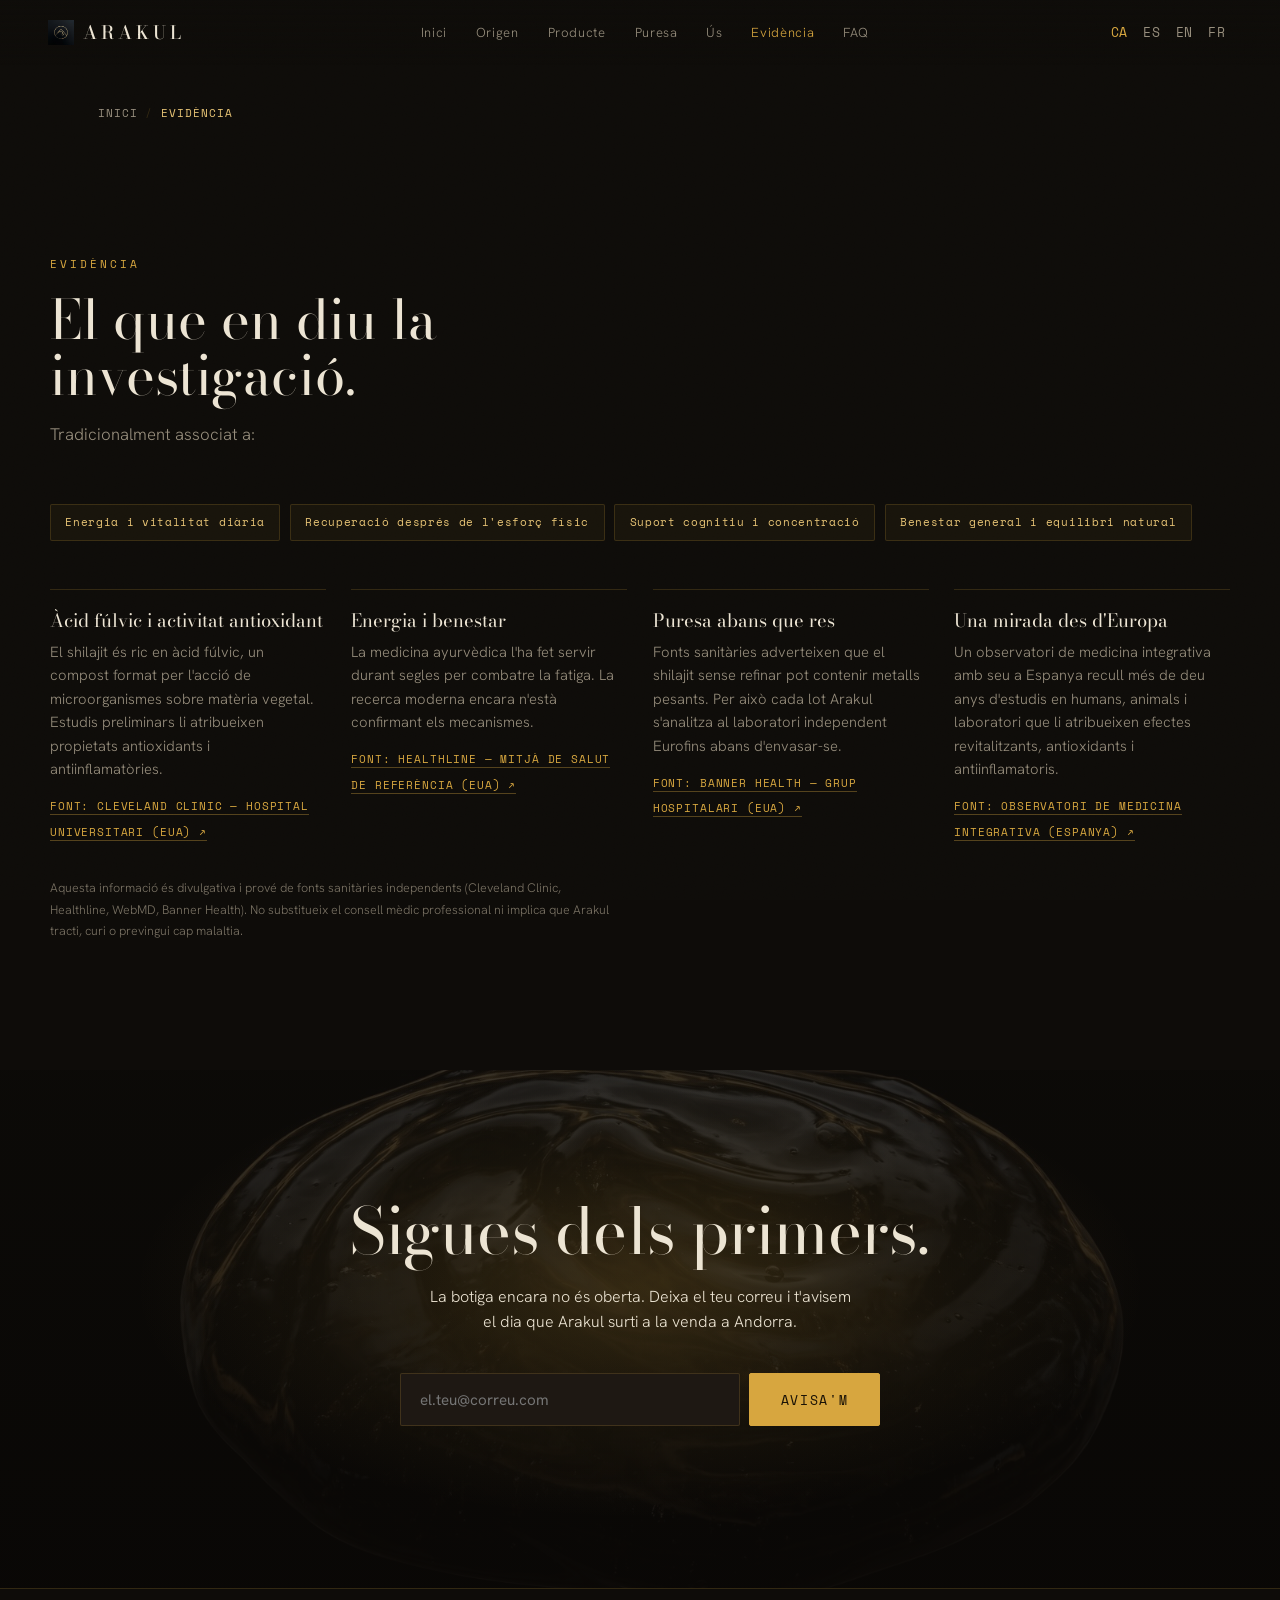
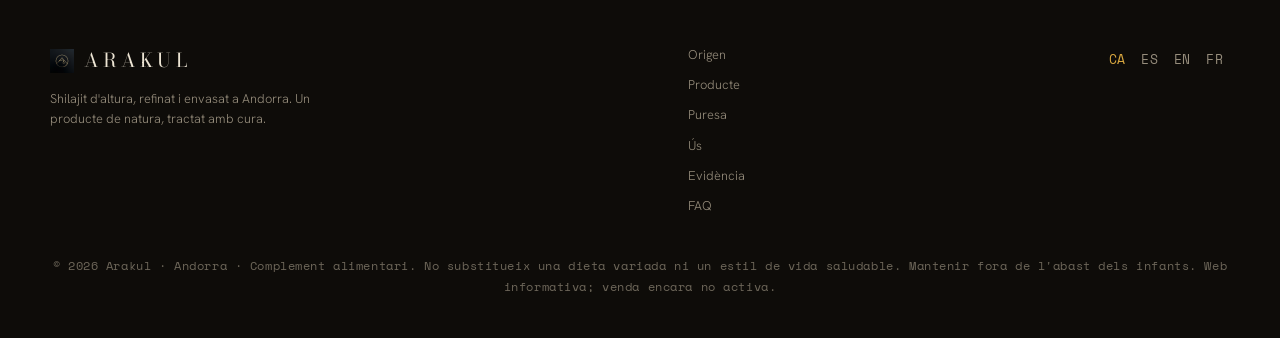
==== commit 0e16e9d4: "Rebrand site from Or de Roca to Arakul; origin Pyrenees -> Himalaya Renamed the brand across all pag" ====
--- a/ciencia.html
+++ b/ciencia.html
@@ -10,8 +10,8 @@
 <meta name="theme-color" content="#0E0C09">
 <link rel="canonical" href="https://orderoca.com/ciencia.html">
 <meta property="og:type" content="website">
-<meta property="og:site_name" content="Or de Roca">
-<meta property="og:title" content="El que en diu la investigació — Or de Roca">
+<meta property="og:site_name" content="Arakul">
+<meta property="og:title" content="El que en diu la investigació — Arakul">
 <meta property="og:description" content="Àcid fúlvic i activitat antioxidant, energia i benestar, puresa i metalls pesants: el que diuen fonts sanitàries independents sobre el shilajit.">
 <meta property="og:url" content="https://orderoca.com/ciencia.html">
 <meta property="og:locale" content="ca_AD">
@@ -26,7 +26,7 @@
 <body>
 
 <header id="hdr">
-  <div class="brand"><img src="assets/logo-mark.png" alt="Or de Roca"> OR<span>·</span>DE<span>·</span>ROCA</div>
+  <div class="brand"><img src="assets/logo-mark.png" alt="Arakul"> ARAKUL</div>
   <nav class="links">
     <a href="index.html" data-i="navHome">Inici</a>
     <a href="origen.html" data-i="nav1">Origen</a>
@@ -64,10 +64,10 @@
     <div class="science-grid reveal">
       <div class="sci-card"><h3 data-i="sc1t">Àcid fúlvic i activitat antioxidant</h3><p data-i="sc1p">El shilajit és ric en àcid fúlvic, un compost format per l'acció de microorganismes sobre matèria vegetal. Estudis preliminars li atribueixen propietats antioxidants i antiinflamatòries.</p><a class="src" data-i="sc1s" href="https://health.clevelandclinic.org/shilajit-benefits" target="_blank" rel="noopener noreferrer">Font: Cleveland Clinic ↗</a></div>
       <div class="sci-card"><h3 data-i="sc2t">Energia i benestar</h3><p data-i="sc2p">La medicina ayurvèdica l'ha fet servir durant segles per combatre la fatiga. La recerca moderna encara n'està confirmant els mecanismes.</p><a class="src" data-i="sc2s" href="https://www.healthline.com/health/shilajit" target="_blank" rel="noopener noreferrer">Font: Healthline ↗</a></div>
-      <div class="sci-card"><h3 data-i="sc3t">Puresa abans que res</h3><p data-i="sc3p">Fonts sanitàries adverteixen que el shilajit sense refinar pot contenir metalls pesants. Per això cada lot Or de Roca s'analitza al laboratori independent Eurofins abans d'envasar-se.</p><a class="src" data-i="sc3s" href="https://www.bannerhealth.com/healthcareblog/advise-me/the-risks-benefits-and-safe-use-of-shilajit" target="_blank" rel="noopener noreferrer">Font: Banner Health ↗</a></div>
+      <div class="sci-card"><h3 data-i="sc3t">Puresa abans que res</h3><p data-i="sc3p">Fonts sanitàries adverteixen que el shilajit sense refinar pot contenir metalls pesants. Per això cada lot Arakul s'analitza al laboratori independent Eurofins abans d'envasar-se.</p><a class="src" data-i="sc3s" href="https://www.bannerhealth.com/healthcareblog/advise-me/the-risks-benefits-and-safe-use-of-shilajit" target="_blank" rel="noopener noreferrer">Font: Banner Health ↗</a></div>
       <div class="sci-card"><h3 data-i="sc4t">Una mirada des d'Europa</h3><p data-i="sc4p">Un observatori de medicina integrativa amb seu a Espanya recull més de deu anys d'estudis en humans, animals i laboratori que li atribueixen efectes revitalitzants, antioxidants i antiinflamatoris.</p><a class="src" data-i="sc4s" href="https://www.observatoriomedicinaintegrativa.org/terapias/beneficios-energeticos-y-de-salud-de-shilajit/" target="_blank" rel="noopener noreferrer">Font: Observatori de Medicina Integrativa (Espanya) ↗</a></div>
     </div>
-    <p class="sci-disclaimer" data-i="sciDisc">Aquesta informació és divulgativa i prové de fonts sanitàries independents (Cleveland Clinic, Healthline, WebMD, Banner Health). No substitueix el consell mèdic professional ni implica que Or de Roca tracti, curi o previngui cap malaltia.</p>
+    <p class="sci-disclaimer" data-i="sciDisc">Aquesta informació és divulgativa i prové de fonts sanitàries independents (Cleveland Clinic, Healthline, WebMD, Banner Health). No substitueix el consell mèdic professional ni implica que Arakul tracti, curi o previngui cap malaltia.</p>
   </div>
 </section>
 
@@ -75,7 +75,7 @@
 <section id="llista" class="wl">
   <div class="wrap">
     <h2 class="reveal" data-i="wlTitle">Sigues dels primers.</h2>
-    <p class="reveal" data-i="wlSub">La botiga encara no és oberta. Deixa el teu correu i t'avisem el dia que Or de Roca surti a la venda a Andorra.</p>
+    <p class="reveal" data-i="wlSub">La botiga encara no és oberta. Deixa el teu correu i t'avisem el dia que Arakul surti a la venda a Andorra.</p>
     <div class="wl-form reveal">
       <input type="email" id="wlEmail" placeholder="el.teu@correu.com" data-ph="wlPh">
       <button class="btn btn-gold" id="wlBtn" data-i="wlBtn">Avisa'm</button>
@@ -87,7 +87,7 @@
 <footer>
   <div class="foot-grid">
     <div>
-      <div class="foot-brand" style="display:flex;align-items:center;gap:.6rem"><img src="assets/logo-mark.png" alt="Or de Roca" style="width:1.5rem;height:1.5rem"> OR<span>·</span>DE<span>·</span>ROCA</div>
+      <div class="foot-brand" style="display:flex;align-items:center;gap:.6rem"><img src="assets/logo-mark.png" alt="Arakul" style="width:1.5rem;height:1.5rem"> ARAKUL</div>
       <p class="foot-note" data-i="fNote">Shilajit d'altura, refinat i envasat a Andorra. Un producte de natura, tractat amb cura.</p>
     </div>
     <nav class="foot-nav">
@@ -105,7 +105,7 @@
       <button data-l="fr">FR</button>
     </div>
   </div>
-  <p class="foot-legal" data-i="fLegal">© 2026 Or de Roca · Andorra · Complement alimentari. No substitueix una dieta variada ni un estil de vida saludable. Mantenir fora de l'abast dels infants. Web informativa; venda encara no activa.</p>
+  <p class="foot-legal" data-i="fLegal">© 2026 Arakul · Andorra · Complement alimentari. No substitueix una dieta variada ni un estil de vida saludable. Mantenir fora de l'abast dels infants. Web informativa; venda encara no activa.</p>
 </footer>
 
 <script src="js/i18n.js"></script>
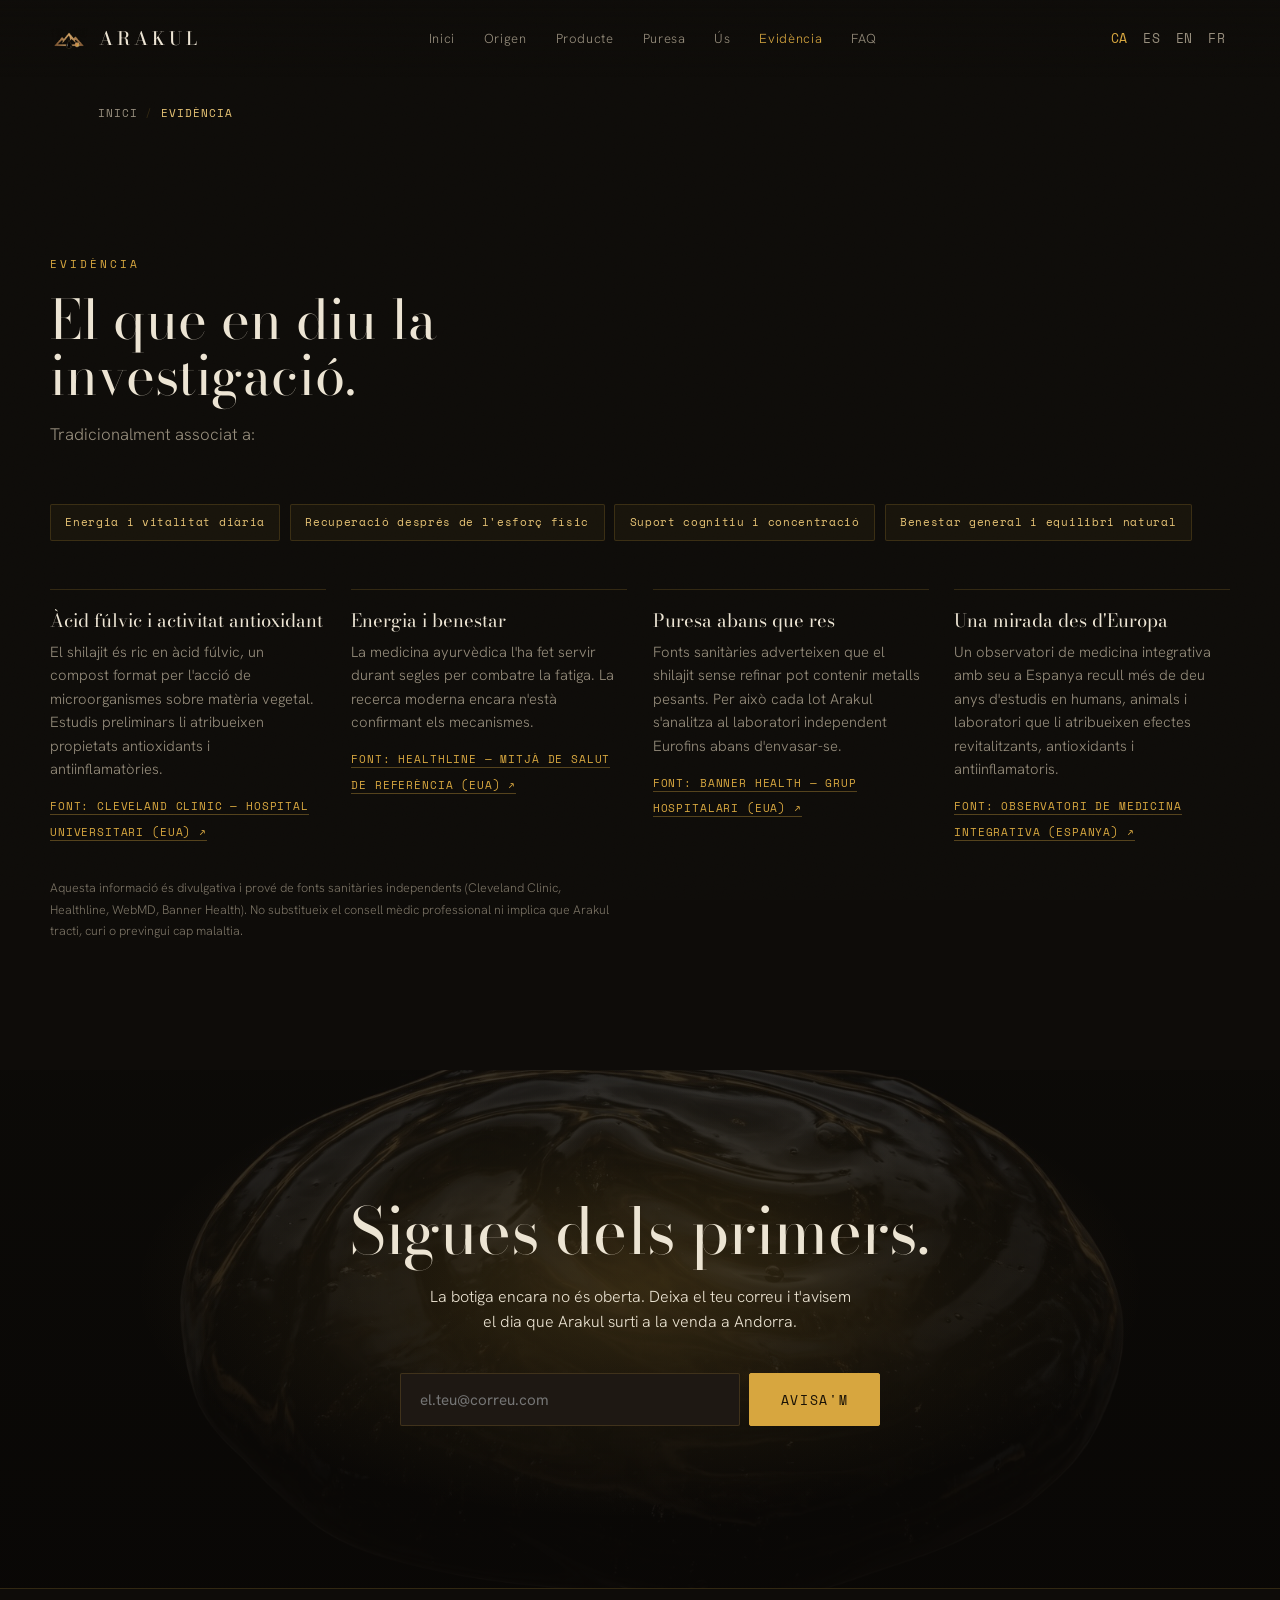
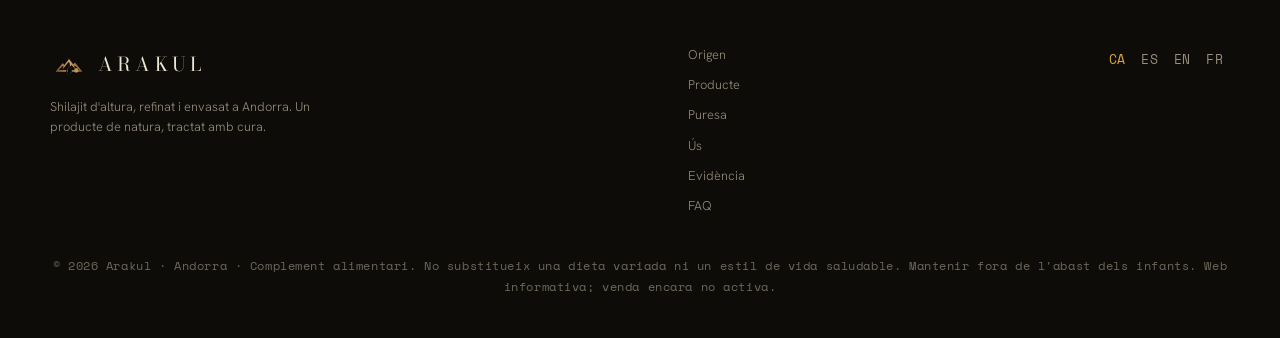
==== commit 3110d8bf: "Replace logo with AI-generated Arakul mark (official Andorra shield) Generated a new brand icon with" ====
--- a/ciencia.html
+++ b/ciencia.html
@@ -87,7 +87,7 @@
 <footer>
   <div class="foot-grid">
     <div>
-      <div class="foot-brand" style="display:flex;align-items:center;gap:.6rem"><img src="assets/logo-mark.png" alt="Arakul" style="width:1.5rem;height:1.5rem"> ARAKUL</div>
+      <div class="foot-brand" style="display:flex;align-items:center;gap:.6rem"><img src="assets/logo-mark.png" alt="Arakul" style="width:2.4rem;height:2.4rem"> ARAKUL</div>
       <p class="foot-note" data-i="fNote">Shilajit d'altura, refinat i envasat a Andorra. Un producte de natura, tractat amb cura.</p>
     </div>
     <nav class="foot-nav">
--- a/css/style.css
+++ b/css/style.css
@@ -45,7 +45,7 @@
   transition:background .4s,backdrop-filter .4s,box-shadow .4s;}
 header.scrolled{background:rgba(14,12,9,.82);backdrop-filter:blur(14px);box-shadow:0 1px 0 var(--line)}
 .brand{font-family:"Bodoni Moda",serif;font-size:1.15rem;letter-spacing:.22em;font-weight:500;display:flex;align-items:center;gap:.6rem;position:relative;z-index:2}
-.brand img{width:1.6rem;height:1.6rem;display:block}
+.brand img{width:2.6rem;height:2.6rem;display:block}
 .brand span{color:var(--gold)}
 nav.links{display:flex;gap:1.8rem;align-items:center}
 nav.links a{font-size:.82rem;letter-spacing:.05em;color:var(--stone);transition:color .25s}
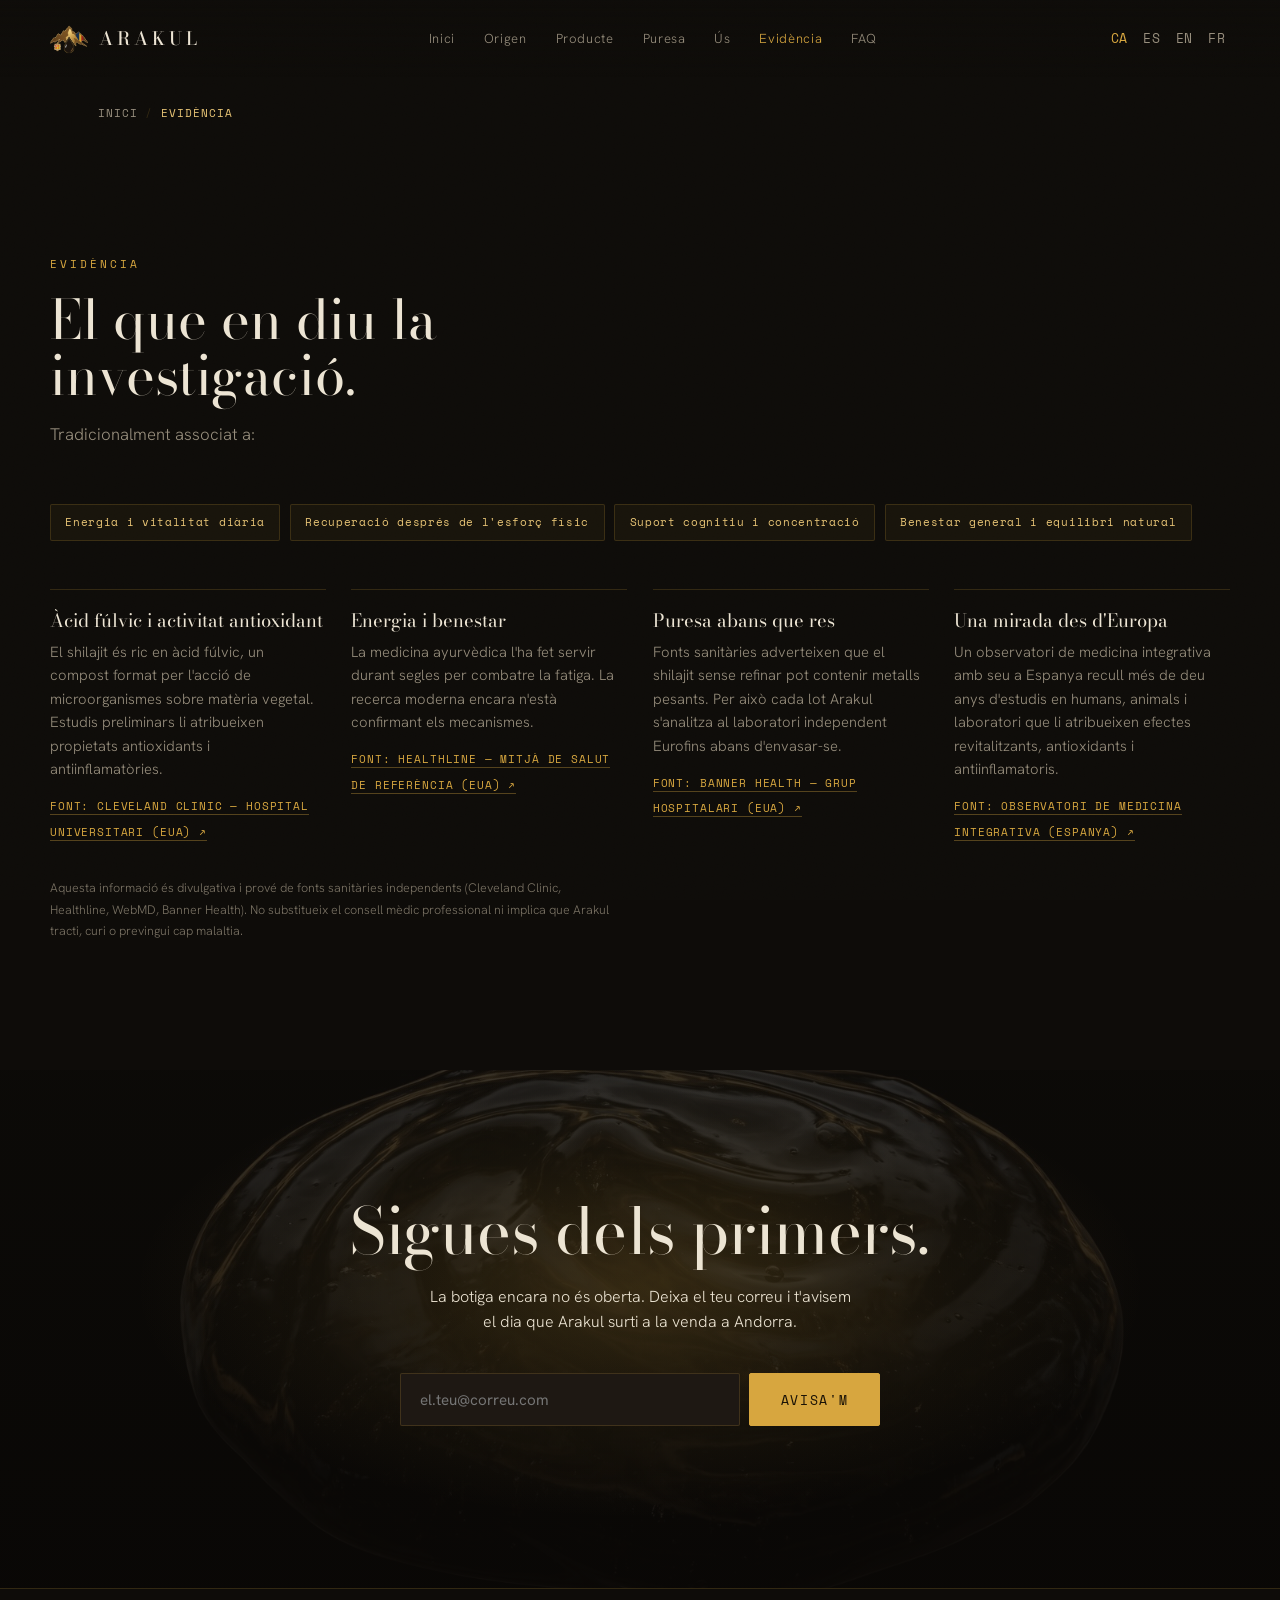
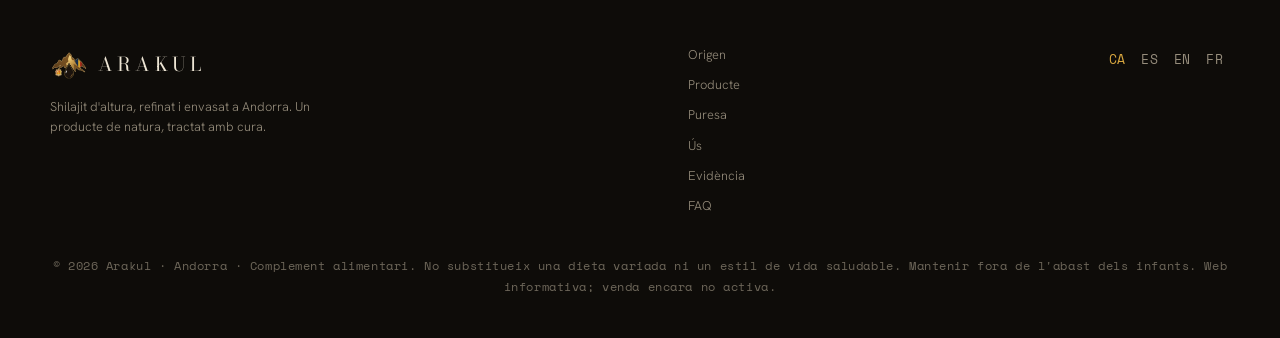
==== commit 78aba68b: "Point canonical URLs, sitemap, robots.txt and CNAME to aarakul.com Co-Authored-By: Claude Sonnet 5 <" ====
--- a/ciencia.html
+++ b/ciencia.html
@@ -8,12 +8,12 @@
 <meta name="description" content="Àcid fúlvic i activitat antioxidant, energia i benestar, puresa i metalls pesants: el que diuen fonts sanitàries independents sobre el shilajit.">
 <meta name="robots" content="index, follow">
 <meta name="theme-color" content="#0E0C09">
-<link rel="canonical" href="https://orderoca.com/ciencia.html">
+<link rel="canonical" href="https://aarakul.com/ciencia.html">
 <meta property="og:type" content="website">
 <meta property="og:site_name" content="Arakul">
 <meta property="og:title" content="El que en diu la investigació — Arakul">
 <meta property="og:description" content="Àcid fúlvic i activitat antioxidant, energia i benestar, puresa i metalls pesants: el que diuen fonts sanitàries independents sobre el shilajit.">
-<meta property="og:url" content="https://orderoca.com/ciencia.html">
+<meta property="og:url" content="https://aarakul.com/ciencia.html">
 <meta property="og:locale" content="ca_AD">
 <meta property="og:image" content="https://goorum04.github.io/shilajit-web/assets/brand-social.jpg">
 <meta name="twitter:card" content="summary_large_image">
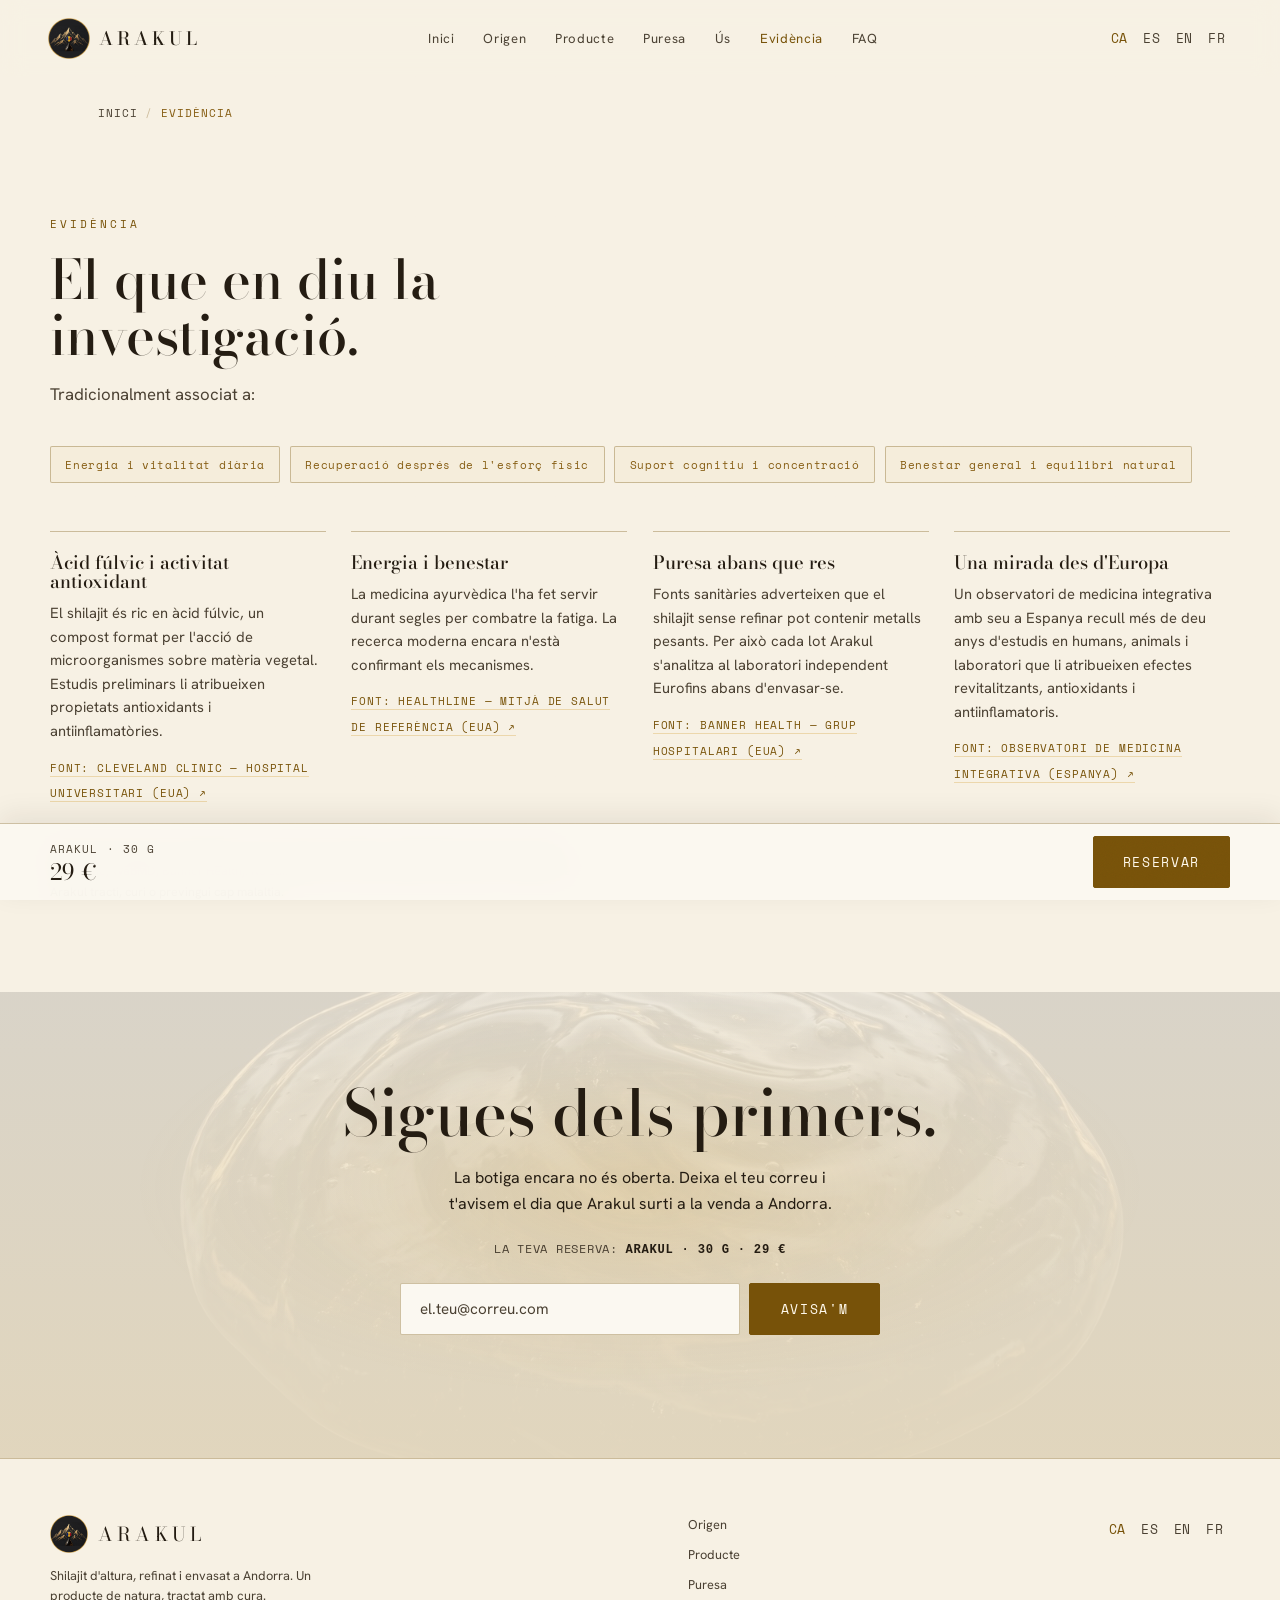
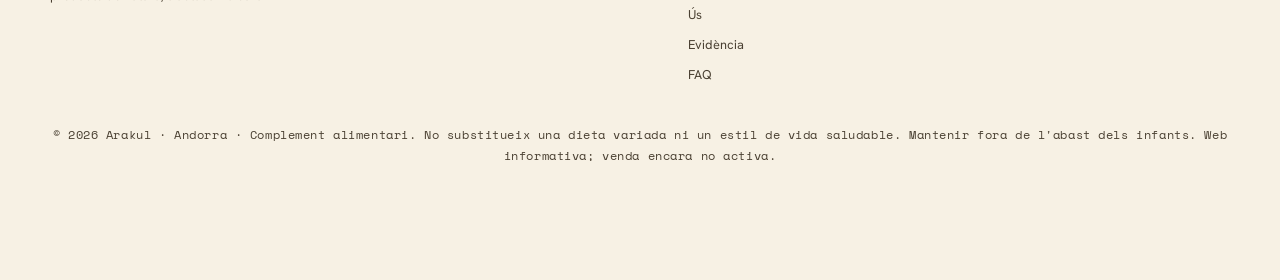
==== commit d86290d9: "Strengthen the shop: gallery, proof points, site-wide buy bar, home FAQ - Buy box: thumbnail gallery" ====
--- a/ciencia.html
+++ b/ciencia.html
@@ -15,9 +15,9 @@
 <meta property="og:description" content="Àcid fúlvic i activitat antioxidant, energia i benestar, puresa i metalls pesants: el que diuen fonts sanitàries independents sobre el shilajit.">
 <meta property="og:url" content="https://aarakul.com/ciencia.html">
 <meta property="og:locale" content="ca_AD">
-<meta property="og:image" content="https://goorum04.github.io/shilajit-web/assets/brand-social.jpg">
+<meta property="og:image" content="https://aarakul.com/assets/brand-social.jpg">
 <meta name="twitter:card" content="summary_large_image">
-<meta name="twitter:image" content="https://goorum04.github.io/shilajit-web/assets/brand-social.jpg">
+<meta name="twitter:image" content="https://aarakul.com/assets/brand-social.jpg">
 <link rel="preconnect" href="https://fonts.googleapis.com">
 <link rel="preconnect" href="https://fonts.gstatic.com" crossorigin>
 <link href="https://fonts.googleapis.com/css2?family=Bodoni+Moda:ital,opsz,wght@0,6..96,400;0,6..96,500;0,6..96,600;1,6..96,400&family=Hanken+Grotesk:wght@300;400;500;600&family=Space+Mono:wght@400;700&display=swap" rel="stylesheet">
--- a/css/style.css
+++ b/css/style.css
@@ -1,13 +1,13 @@
 :root{
-  --obsidian:#0E0C09;
-  --resin:#171310;
-  --panel:#1E1813;
-  --gold:#D7A63F;
-  --gold-soft:#E7C374;
+  --obsidian:#F7F1E4;
+  --resin:#EFE3C9;
+  --panel:#FBF8F1;
+  --gold:#775209;
+  --gold-soft:#855C12;
   --mineral:#7E8A78;
-  --parchment:#ECE4D3;
-  --stone:#968D7C;
-  --line:rgba(215,166,63,.18);
+  --parchment:#241C12;
+  --stone:#4A4032;
+  --line:rgba(119,82,9,.34);
   --maxw:1180px;
 }
 *{box-sizing:border-box;margin:0;padding:0}
@@ -16,7 +16,7 @@
   background:var(--obsidian);
   color:var(--parchment);
   font-family:"Hanken Grotesk",system-ui,-apple-system,sans-serif;
-  font-weight:300;
+  font-weight:400;
   line-height:1.6;
   -webkit-font-smoothing:antialiased;
   overflow-x:hidden;
@@ -30,20 +30,20 @@
   opacity:.05;mix-blend-mode:overlay;
   background-image:url("data:image/svg+xml,%3Csvg xmlns='http://www.w3.org/2000/svg' width='140' height='140'%3E%3Cfilter id='n'%3E%3CfeTurbulence type='fractalNoise' baseFrequency='.9' numOctaves='3'/%3E%3C/filter%3E%3Crect width='100%25' height='100%25' filter='url(%23n)'/%3E%3C/svg%3E");
 }
-h1,h2,h3,.display{font-family:"Bodoni Moda",Georgia,serif;font-weight:400;line-height:1.04}
+h1,h2,h3,.display{font-family:"Bodoni Moda",Georgia,serif;font-weight:500;line-height:1.04}
 .mono{font-family:"Space Mono",monospace;text-transform:uppercase;letter-spacing:.14em;font-size:.7rem}
 .eyebrow{font-family:"Space Mono",monospace;text-transform:uppercase;letter-spacing:.28em;font-size:.68rem;color:var(--gold);font-weight:400}
 a{color:inherit;text-decoration:none}
-section{padding:clamp(4.5rem,10vw,8rem) clamp(1.4rem,5vw,3rem)}
+section{padding:clamp(3.5rem,7vw,5.5rem) clamp(1.4rem,5vw,3rem)}
 .wrap{max-width:var(--maxw);margin:0 auto}
 
 /* ---------- NAV ---------- */
 header{position:fixed;top:0;left:0;right:0;z-index:100;
   display:flex;align-items:center;justify-content:space-between;
   padding:1.1rem clamp(1.4rem,5vw,3rem);
-  background:linear-gradient(180deg,rgba(14,12,9,.65),transparent);
+  background:rgba(247,241,228,.72);backdrop-filter:blur(12px);
   transition:background .4s,backdrop-filter .4s,box-shadow .4s;}
-header.scrolled{background:rgba(14,12,9,.82);backdrop-filter:blur(14px);box-shadow:0 1px 0 var(--line)}
+header.scrolled{background:rgba(247,241,228,.92);backdrop-filter:blur(14px);box-shadow:0 1px 0 var(--line)}
 .brand{font-family:"Bodoni Moda",serif;font-size:1.15rem;letter-spacing:.22em;font-weight:500;display:flex;align-items:center;gap:.6rem;position:relative;z-index:2}
 .brand img{width:2.6rem;height:2.6rem;display:block}
 .brand span{color:var(--gold)}
@@ -62,9 +62,8 @@
 .navtoggle{display:none;background:none;border:none;color:var(--parchment);cursor:pointer;font-family:"Space Mono",monospace;font-size:1.4rem;line-height:1;padding:.2rem .3rem;letter-spacing:.15em;position:relative;z-index:2}
 
 /* ---------- HERO ---------- */
-.hero{position:relative;min-height:100vh;display:flex;align-items:center;
-  padding-top:6rem;overflow:hidden;background-size:cover;background-position:center 38%;background-repeat:no-repeat}
-.hero.small{min-height:56vh}
+.hero{position:relative;min-height:56vh;display:flex;align-items:center;
+  overflow:hidden;background-size:cover;background-position:center 38%;background-repeat:no-repeat}
 .bloom{position:absolute;inset:0;z-index:0;overflow:hidden}
 .bloom::before,.bloom::after{content:"";position:absolute;border-radius:50%;filter:blur(60px)}
 .bloom::before{
@@ -81,30 +80,24 @@
   box-shadow:0 0 90px 20px rgba(215,166,63,.35),inset -8px -10px 24px rgba(0,0,0,.7),inset 6px 6px 18px rgba(231,195,116,.25);
   animation:pulse 7s ease-in-out infinite;}
 .hero-vignette{position:absolute;inset:0;z-index:1;
-  background:radial-gradient(ellipse at 55% 40%,transparent 30%,rgba(14,12,9,.55) 72%,var(--obsidian) 100%);}
+  background:linear-gradient(90deg,rgba(14,12,9,.72),rgba(14,12,9,.38) 55%,rgba(14,12,9,.12)),
+    radial-gradient(ellipse at 55% 40%,transparent 30%,rgba(14,12,9,.55) 72%,#0E0C09 100%);}
 @keyframes drift{0%{transform:translate(-50%,-50%) scale(1)}100%{transform:translate(-46%,-54%) scale(1.12)}}
 @keyframes drift2{0%{transform:translate(-50%,-50%) scale(1.05)}100%{transform:translate(-56%,-46%) scale(.92)}}
 @keyframes pulse{0%,100%{transform:translate(-50%,-50%) scale(1);filter:brightness(1)}50%{transform:translate(-50%,-52%) scale(1.05);filter:brightness(1.15)}}
 
 .hero-content{position:relative;z-index:2;max-width:var(--maxw);margin:0 auto;width:100%}
-.hero .eyebrow{display:block;margin-bottom:1.5rem}
-.hero h1{font-size:clamp(3.4rem,11vw,8.5rem);letter-spacing:.01em}
-.hero h1.page-title{font-size:clamp(2.6rem,7vw,5rem)}
-.hero h1 .of{font-style:italic;font-weight:400;color:var(--gold-soft)}
-.hero-tag{font-size:clamp(1.05rem,2vw,1.35rem);max-width:33ch;margin:1.8rem 0 2.6rem;color:var(--parchment);opacity:.92;font-weight:300}
-.hero-actions{display:flex;gap:1rem;flex-wrap:wrap;align-items:center}
+.hero-statement{font-size:clamp(1.7rem,4.2vw,3.2rem);line-height:1.16;max-width:24ch;color:#ECE4D3;text-shadow:0 2px 26px rgba(14,12,9,.6)}
 .btn{display:inline-flex;align-items:center;gap:.6rem;padding:.95rem 1.9rem;border-radius:2px;
   font-size:.82rem;letter-spacing:.13em;text-transform:uppercase;font-weight:500;cursor:pointer;
   transition:transform .25s,background .25s,color .25s,border-color .25s;font-family:"Space Mono",monospace;}
-.btn-gold{background:var(--gold);color:#1a1206;border:1px solid var(--gold)}
+.btn-gold{background:var(--gold);color:#FFF9EC;border:1px solid var(--gold)}
 .btn-gold:hover{background:var(--gold-soft);transform:translateY(-2px)}
-.btn-ghost{background:transparent;color:var(--parchment);border:1px solid rgba(236,228,211,.3)}
+.btn-ghost{background:transparent;color:var(--parchment);border:1px solid rgba(36,28,18,.3)}
 .btn-ghost:hover{border-color:var(--gold);color:var(--gold)}
-.soon{display:inline-block;margin-left:.2rem;font-family:"Space Mono",monospace;font-size:.66rem;letter-spacing:.2em;
-  color:var(--gold);border:1px solid var(--line);border-radius:2px;padding:.35rem .7rem;text-transform:uppercase}
 
 /* ---------- GENERIC SECTION HEADS ---------- */
-.head{max-width:56ch;margin-bottom:3.5rem}
+.head{max-width:56ch;margin-bottom:2.4rem}
 .head h2{font-size:clamp(2rem,5vw,3.4rem);margin:1rem 0}
 .head p{color:var(--stone);font-size:1.05rem}
 
@@ -130,25 +123,79 @@
   background:linear-gradient(160deg,#171310,#0d0b08);display:flex;flex-direction:column;justify-content:flex-end;padding:2rem}
 .altcard .scrim{position:absolute;inset:0;background:linear-gradient(0deg,rgba(14,12,9,.92) 0%,rgba(14,12,9,.55) 38%,rgba(14,12,9,.05) 70%);}
 .altcard .meta{position:relative;z-index:2}
-.altcard .meta .big{font-family:"Bodoni Moda",serif;font-size:2.6rem;color:var(--gold-soft);line-height:1}
-.altcard .meta .lbl{color:var(--stone);font-size:.82rem;margin-top:.4rem}
-
-/* ---------- CATALOG ---------- */
-.catalog-grid{display:grid;grid-template-columns:repeat(3,1fr);gap:1.4rem;margin-top:1rem}
-.prod{border:1px solid var(--line);border-radius:3px;background:linear-gradient(180deg,var(--panel),var(--resin));
-  padding:0 0 1.8rem;overflow:hidden;transition:transform .35s,border-color .35s;display:flex;flex-direction:column}
-.prod:hover{transform:translateY(-4px);border-color:rgba(215,166,63,.4)}
-.prod .vis{aspect-ratio:1/1;position:relative;overflow:hidden;border-bottom:1px solid var(--line);
-  background:radial-gradient(circle at 50% 120%,rgba(215,166,63,.22),transparent 60%),#100d0a}
-.prod .body{padding:1.6rem 1.6rem 0}
-.prod .fmt{color:var(--stone)}
-.prod h3{font-size:1.5rem;margin:.35rem 0 .6rem}
-.prod .desc{color:var(--stone);font-size:.92rem;min-height:3.4em}
-.prod .foot{display:flex;align-items:center;justify-content:space-between;margin-top:1.3rem}
-.prod .price{font-family:"Bodoni Moda",serif;font-size:1.35rem;color:var(--parchment)}
-.prod .price small{color:var(--stone);font-size:.7rem;font-family:"Space Mono",monospace;letter-spacing:.1em}
-.badge{font-family:"Space Mono",monospace;font-size:.62rem;letter-spacing:.16em;text-transform:uppercase;
-  color:var(--gold);border:1px solid var(--line);padding:.4rem .7rem;border-radius:2px}
+.altcard .meta .big{font-family:"Bodoni Moda",serif;font-size:2.6rem;color:#E7C374;line-height:1}
+.altcard .meta .lbl{color:#C9BCA8;font-size:.82rem;margin-top:.4rem}
+
+/* ---------- BUY ---------- */
+.buy{padding-top:clamp(6.2rem,11vw,8.5rem);padding-bottom:clamp(3rem,7vw,5.5rem)}
+.crumb + .buy{padding-top:2rem}
+.buy-grid{display:grid;grid-template-columns:minmax(0,1fr) minmax(0,1fr);gap:clamp(1.8rem,5vw,4.5rem);align-items:center}
+.buy-vis{position:relative;aspect-ratio:1/1;max-height:min(66vh,560px);border:1px solid var(--line);border-radius:4px;overflow:hidden;background:var(--resin)}
+#buyImg{width:100%;height:100%;object-fit:cover;display:block;transition:opacity .25s}
+#buyImg.swap{opacity:.25}
+.buy-thumbs{position:absolute;left:.7rem;bottom:.7rem;display:flex;gap:.4rem}
+.thumb{width:3.25rem;height:3.25rem;padding:0;cursor:pointer;border-radius:3px;overflow:hidden;
+  border:2px solid rgba(251,248,241,.55);background:none;opacity:.82;transition:opacity .2s,border-color .2s}
+.thumb img{width:100%;height:100%;object-fit:cover;display:block}
+.thumb:hover{opacity:1}
+.thumb.active{opacity:1;border-color:#E7C374}
+.thumb:focus-visible{outline:2px solid #E7C374;outline-offset:2px}
+.buy-title{font-size:clamp(2.8rem,6.5vw,5rem);margin:.5rem 0 1.5rem}
+.buy-pick{color:var(--stone);margin-bottom:.65rem}
+.opts{display:flex;flex-wrap:wrap;gap:.5rem}
+.opt{font-family:"Space Mono",monospace;font-size:.82rem;letter-spacing:.06em;padding:.8rem 1.15rem;cursor:pointer;
+  background:var(--panel);color:var(--parchment);border:1px solid var(--line);border-radius:2px;
+  transition:background .2s,color .2s,border-color .2s}
+.opt:hover{border-color:var(--gold)}
+.opt:focus-visible{outline:2px solid var(--gold);outline-offset:2px}
+.opt.active{background:var(--parchment);color:var(--obsidian);border-color:var(--parchment)}
+.buy-price{font-family:"Bodoni Moda",serif;font-size:clamp(2.1rem,4.5vw,2.9rem);line-height:1;margin:1.5rem 0 .9rem}
+.buy-desc{color:var(--stone);max-width:44ch;min-height:3.2em}
+.buy-points{list-style:none;display:grid;grid-template-columns:1fr 1fr;gap:.55rem 1.4rem;max-width:34rem;
+  margin-top:1.4rem;padding-top:1.3rem;border-top:1px solid var(--line);font-size:.9rem}
+.buy-points li{display:flex;align-items:flex-start;gap:.55rem}
+.buy-points svg{width:1rem;height:1rem;flex-shrink:0;margin-top:.22rem;color:var(--gold)}
+.buy-note{color:var(--stone);font-size:.82rem;max-width:48ch;margin-top:1.2rem}
+.prod-banner{padding-top:0}
+.prod-banner .page-banner{margin-bottom:0}
+
+.buybar{position:fixed;left:0;right:0;bottom:0;z-index:90;
+  padding:.75rem clamp(1.4rem,5vw,3rem) calc(.75rem + env(safe-area-inset-bottom));
+  background:rgba(251,248,241,.95);backdrop-filter:blur(14px);border-top:1px solid var(--line);
+  box-shadow:0 -8px 28px rgba(36,28,18,.08)}
+.buybar .wrap{display:flex;align-items:center;justify-content:space-between;gap:1rem}
+.bb-info{display:flex;flex-direction:column;gap:.15rem;min-width:0}
+.bb-name{font-family:"Space Mono",monospace;font-size:.68rem;letter-spacing:.1em;text-transform:uppercase;color:var(--stone);
+  white-space:nowrap;overflow:hidden;text-overflow:ellipsis}
+.bb-price{font-family:"Bodoni Moda",serif;font-size:1.4rem;line-height:1}
+.buybar .btn{flex-shrink:0;padding:.9rem 1.8rem}
+body:has(.buybar){padding-bottom:4.6rem}
+body:has(#wlEmail:focus) .buybar{display:none}
+
+/* ---------- TWO-COLUMN SECTIONS ---------- */
+.tint{background:var(--resin)}
+.duo{display:grid;grid-template-columns:minmax(0,.8fr) minmax(0,1.2fr);gap:clamp(1.5rem,5vw,4.5rem);align-items:start}
+.duo .head{margin-bottom:0}
+.duo-lead{color:var(--stone);margin-bottom:1rem}
+.duo .sci-uses{margin:0 0 1.8rem}
+.faq-acc{border-top:1px solid var(--line)}
+.faq-acc details{border-bottom:1px solid var(--line)}
+.faq-acc summary{list-style:none;cursor:pointer;display:flex;justify-content:space-between;align-items:center;gap:1rem;
+  padding:1.15rem 0;font-family:"Bodoni Moda",Georgia,serif;font-weight:500;font-size:1.15rem;line-height:1.25}
+.faq-acc summary::-webkit-details-marker{display:none}
+.faq-acc summary::after{content:"+";font-family:"Space Mono",monospace;font-size:1.1rem;color:var(--gold);flex-shrink:0}
+.faq-acc details[open] summary::after{content:"\2212"}
+.faq-acc summary:focus-visible{outline:2px solid var(--gold);outline-offset:2px}
+.faq-acc p{color:var(--stone);font-size:.95rem;max-width:64ch;padding-bottom:1.3rem}
+.analysis.cmp{background:var(--panel)}
+.analysis.cmp .row{display:grid;grid-template-columns:8.5rem 1fr auto;gap:1rem;align-items:baseline}
+.analysis.cmp .inc{font-family:"Hanken Grotesk",system-ui,sans-serif;font-size:.92rem;letter-spacing:0;color:var(--parchment)}
+.analysis.cmp .v{font-family:"Bodoni Moda",Georgia,serif;font-size:1.2rem;letter-spacing:0;white-space:nowrap}
+.ritual-home{display:grid;grid-template-columns:minmax(0,1.2fr) minmax(0,.8fr);gap:clamp(2rem,5vw,4.5rem);align-items:center}
+.ritual-home .ritual-grid{grid-template-columns:1fr 1fr;gap:1.6rem 1.8rem}
+.ritual-fig img{width:100%;height:auto;aspect-ratio:4/5;object-fit:cover;object-position:74% 50%;display:block;border:1px solid var(--line);border-radius:4px}
+.ritual-fig figcaption{margin-top:1rem;color:var(--stone);font-size:.92rem}
+.ritual-fig strong{display:block;font-family:"Bodoni Moda",Georgia,serif;font-weight:500;font-size:1.15rem;color:var(--parchment);margin-bottom:.25rem}
 
 /* ---------- PURITY / LAB ---------- */
 .lab{background:linear-gradient(180deg,var(--resin),var(--obsidian))}
@@ -159,7 +206,7 @@
 .analysis .row:last-child{border-bottom:none}
 .analysis .row .k{color:var(--stone);text-transform:uppercase;font-size:.72rem;letter-spacing:.1em}
 .analysis .row .v{color:var(--gold-soft)}
-.analysis .row.head{background:rgba(215,166,63,.06);color:var(--gold);text-transform:uppercase;font-size:.68rem;letter-spacing:.18em}
+.analysis .row.head{max-width:none;margin-bottom:0;background:rgba(215,166,63,.1);color:var(--gold);text-transform:uppercase;font-size:.68rem;letter-spacing:.18em}
 .minerals{display:flex;flex-wrap:wrap;gap:.5rem;margin-top:1.6rem}
 .minerals span{font-family:"Space Mono",monospace;font-size:.68rem;letter-spacing:.08em;color:var(--stone);
   border:1px solid var(--line);border-radius:2px;padding:.4rem .65rem}
@@ -188,25 +235,28 @@
 .sci-card p{color:var(--stone);font-size:.92rem;margin-bottom:.7rem}
 .sci-card .src{font-family:"Space Mono",monospace;font-size:.66rem;letter-spacing:.08em;text-transform:uppercase;color:var(--gold);text-decoration:none;border-bottom:1px solid rgba(215,166,63,.35)}
 .sci-card .src:hover{color:var(--gold-soft);border-color:var(--gold-soft)}
-.sci-disclaimer{color:var(--stone);font-size:.78rem;margin-top:2.2rem;max-width:80ch;opacity:.8;line-height:1.7}
+.sci-disclaimer{color:var(--stone);font-size:.78rem;margin-top:2.2rem;max-width:80ch;line-height:1.7}
 .sci-uses{display:flex;flex-wrap:wrap;gap:.6rem;margin:1.6rem 0 3rem}
 .sci-uses span{font-family:"Space Mono",monospace;font-size:.7rem;letter-spacing:.06em;color:var(--gold-soft);
   border:1px solid var(--line);border-radius:2px;padding:.55rem .9rem;background:rgba(215,166,63,.05)}
 
 /* ---------- WAITLIST ---------- */
-.wl{position:relative;overflow:hidden;background:linear-gradient(180deg,var(--obsidian),#0a0806);text-align:center}
+.wl{position:relative;overflow:hidden;background:linear-gradient(180deg,var(--obsidian),#EFE3C9);text-align:center}
 .wl::before{content:"";position:absolute;inset:0;z-index:0;pointer-events:none;
   background:
     radial-gradient(ellipse 55% 62% at 50% 42%,rgba(215,166,63,.20),rgba(215,166,63,.05) 45%,transparent 72%),
-    linear-gradient(180deg,rgba(14,12,9,.82),rgba(10,8,6,.93)),
+    linear-gradient(180deg,rgba(247,241,228,.88),rgba(239,227,201,.94)),
     url("../assets/resin-macro.jpg");
   background-size:cover;background-position:center;}
 .wl .wrap{position:relative;z-index:1}
 .wl h2{font-size:clamp(2.2rem,6vw,4rem);margin-bottom:1.2rem}
-.wl p{color:var(--parchment);opacity:.85;max-width:48ch;margin:0 auto 2.4rem}
+.wl p{color:var(--parchment);max-width:48ch;margin:0 auto 2.4rem}
+.wl .wl-pick{font-family:"Space Mono",monospace;font-size:.76rem;letter-spacing:.06em;text-transform:uppercase;color:var(--stone);margin:-1rem auto 1.4rem}
+.wl .wl-pick strong{color:var(--parchment);font-weight:700;white-space:nowrap}
 .wl-form{display:flex;gap:.6rem;max-width:480px;margin:0 auto;flex-wrap:wrap;justify-content:center}
 .wl-form input{flex:1;min-width:220px;background:var(--panel);border:1px solid var(--line);color:var(--parchment);
   padding:.95rem 1.2rem;border-radius:2px;font-family:"Hanken Grotesk",sans-serif;font-size:.95rem}
+.wl-form input::placeholder{color:var(--stone);opacity:1}
 .wl-form input:focus{outline:none;border-color:var(--gold)}
 .wl-msg{margin-top:1.2rem;color:var(--gold-soft);font-family:"Space Mono",monospace;font-size:.8rem;letter-spacing:.05em;min-height:1.2em}
 
@@ -220,7 +270,7 @@
 .foot-nav a{font-size:.8rem;color:var(--stone);transition:color .2s}
 .foot-nav a:hover{color:var(--gold-soft)}
 .foot-legal{color:var(--stone);font-size:.72rem;font-family:"Space Mono",monospace;letter-spacing:.05em;
-  margin-top:2.5rem;text-align:center;opacity:.7;line-height:1.8}
+  margin-top:2.5rem;text-align:center;line-height:1.8}
 
 /* ---------- reveal ---------- */
 .reveal{opacity:0;transform:translateY(24px);transition:opacity .8s ease,transform .8s ease}
@@ -230,22 +280,30 @@
   nav.links{display:none}
   nav.links.open{
     display:flex;flex-direction:column;gap:0;align-items:stretch;
-    position:fixed;top:0;left:0;right:0;z-index:1;
+    position:fixed;top:0;left:0;right:0;height:100vh;z-index:1;
     padding:6rem clamp(1.4rem,5vw,3rem) 2rem;
-    background:rgba(14,12,9,.97);backdrop-filter:blur(14px);
+    background:var(--obsidian);backdrop-filter:blur(14px);
     border-bottom:1px solid var(--line);
-    max-height:100vh;overflow-y:auto;
+    overflow-y:auto;
   }
   nav.links.open a{padding:1rem 0;border-bottom:1px solid var(--line);font-size:1.05rem}
   .navtoggle{display:block}
   .split,.lab-grid{grid-template-columns:1fr}
-  .catalog-grid{grid-template-columns:1fr;max-width:420px;margin-inline:auto}
+  .buy-grid{grid-template-columns:1fr;gap:1.4rem}
+  .duo,.ritual-home{grid-template-columns:1fr;gap:1.8rem}
+  .ritual-fig img{aspect-ratio:16/10}
+  .thumb{width:2.75rem;height:2.75rem}
+  .buy-vis{aspect-ratio:16/10;max-height:none}
+  .buy-title{margin-bottom:1.1rem}
   .ritual-grid{grid-template-columns:1fr 1fr}
   .science-grid{grid-template-columns:1fr 1fr}
   .altcard{aspect-ratio:16/10}
 }
 @media(max-width:520px){
-  .ritual-grid{grid-template-columns:1fr}
+  .ritual-grid,.ritual-home .ritual-grid{grid-template-columns:1fr}
+  .buy-points{grid-template-columns:1fr}
+  .analysis.cmp .row{grid-template-columns:1fr auto}
+  .analysis.cmp .inc{grid-column:1/-1;grid-row:2}
   .science-grid{grid-template-columns:1fr}
   .lang{flex-wrap:wrap;justify-content:flex-end}
 }
